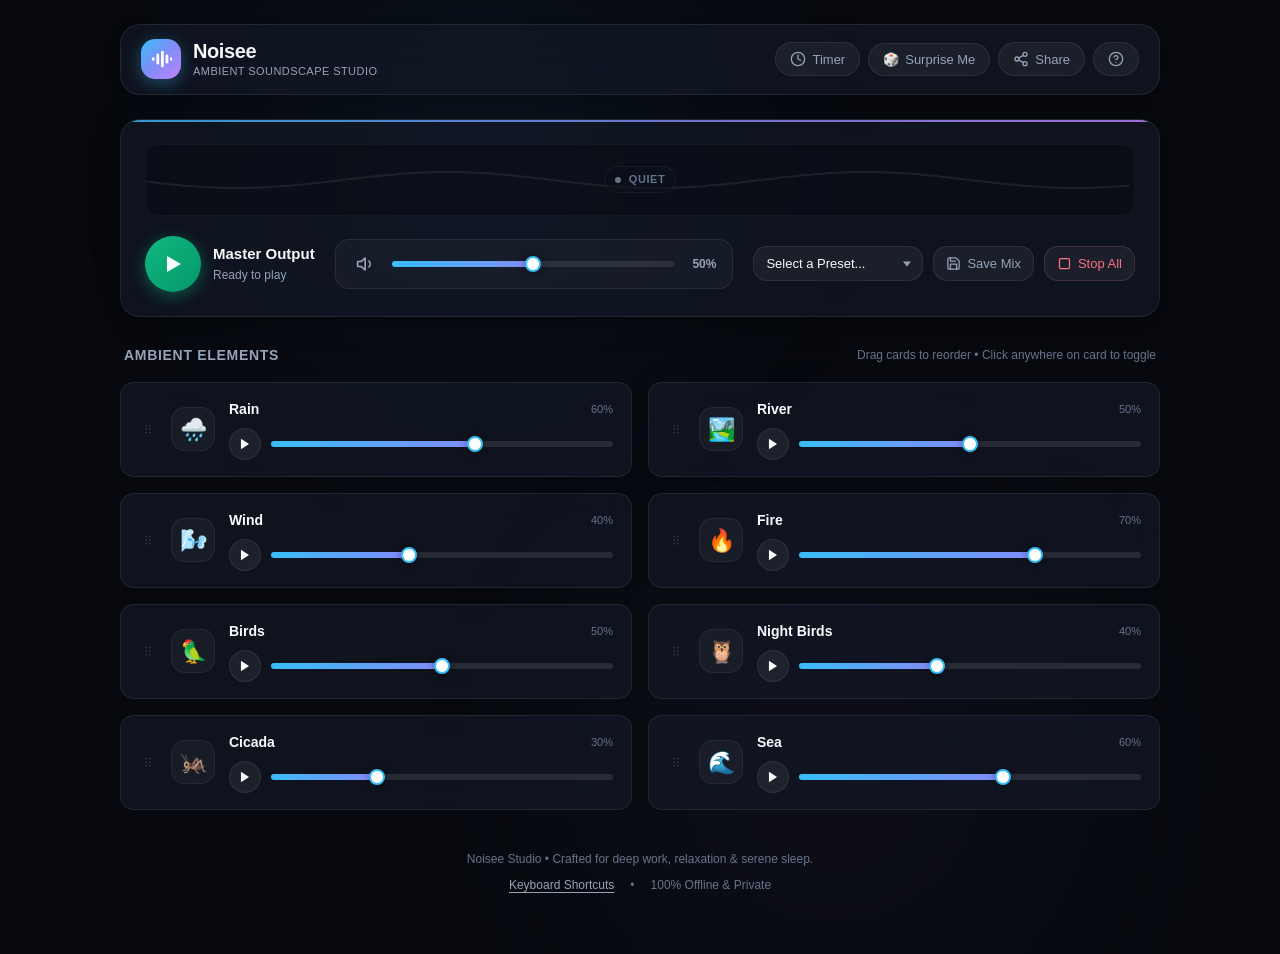
==== index.html @ 186c9dc5 "first draft" ====
<!DOCTYPE html>
<html lang="en">
<head>
  <meta charset="utf-8" />
  <meta name="viewport" content="width=device-width, initial-scale=1" />
  <title>Noisee — Ambient Soundscape Studio</title>
  <meta name="description" content="Mix soothing background soundscapes to focus, relax, and sleep. Standalone ambient sound generator with presets, timers, and offline support." />
  <meta name="theme-color" content="#07090e" />

  <link rel="icon" type="image/svg+xml" href="assets/favicon.svg" />
  <link rel="manifest" href="manifest.json" />
  <link rel="stylesheet" href="css/style.css" />
</head>
<body>
  <div class="app-wrapper">
    <!-- Top Application Bar -->
    <header class="app-header">
      <div class="brand">
        <div class="brand-icon">
          <svg viewBox="0 0 24 24">
            <rect x="2" y="10" width="3" height="4" rx="1.5"></rect>
            <rect x="7" y="6" width="3" height="12" rx="1.5"></rect>
            <rect x="12" y="3" width="3" height="18" rx="1.5"></rect>
            <rect x="17" y="7" width="3" height="10" rx="1.5"></rect>
            <rect x="22" y="10" width="3" height="4" rx="1.5"></rect>
          </svg>
        </div>
        <div class="brand-text">
          <h1>Noisee</h1>
          <p>Ambient Soundscape Studio</p>
        </div>
      </div>

      <nav class="header-actions">
        <!-- Live Timer Badge (hidden when no timer active) -->
        <button id="timerStatusBadge" class="header-btn active" style="display: none;" title="Timer in progress">
          <span>🌙</span>
          <span id="timerBadgeText">00:00</span>
        </button>

        <button id="btnOpenTimer" class="header-btn" title="Open Timer & Pomodoro">
          <svg viewBox="0 0 24 24" fill="none" stroke-width="2" stroke-linecap="round" stroke-linejoin="round">
            <circle cx="12" cy="12" r="10"></circle>
            <polyline points="12 6 12 12 16 14"></polyline>
          </svg>
          <span>Timer</span>
        </button>

        <button id="btnRandomize" class="header-btn" title="Surprise Me (R)">
          <span>🎲</span>
          <span>Surprise Me</span>
        </button>

        <button id="btnShareMix" class="header-btn" title="Copy Shareable Link">
          <svg viewBox="0 0 24 24" fill="none" stroke-width="2" stroke-linecap="round" stroke-linejoin="round">
            <circle cx="18" cy="5" r="3"></circle>
            <circle cx="6" cy="12" r="3"></circle>
            <circle cx="18" cy="19" r="3"></circle>
            <line x1="8.59" y1="13.51" x2="15.42" y2="17.49"></line>
            <line x1="15.41" y1="6.51" x2="8.59" y2="10.49"></line>
          </svg>
          <span>Share</span>
        </button>

        <button id="btnOpenShortcuts" class="header-btn" title="Keyboard Shortcuts (?)">
          <svg viewBox="0 0 24 24" fill="none" stroke-width="2" stroke-linecap="round" stroke-linejoin="round">
            <circle cx="12" cy="12" r="10"></circle>
            <path d="M9.09 9a3 3 0 0 1 5.83 1c0 2-3 3-3 3"></path>
            <line x1="12" y1="17" x2="12.01" y2="17"></line>
          </svg>
        </button>
      </nav>
    </header>

    <!-- Master Control Deck -->
    <section class="master-deck" aria-label="Master Controls">
      <!-- Real-time Visualizer -->
      <div class="visualizer-container">
        <canvas id="visualizerCanvas"></canvas>
        <div class="visualizer-overlay">
          <span class="visualizer-dot"></span>
          <span id="visualizerStatusText">Quiet</span>
        </div>
      </div>

      <div class="master-controls">
        <!-- Main Play/Pause & Meta -->
        <div class="main-play-group">
          <button id="btnMasterPlay" class="btn-master-play" aria-label="Play Master Mix" title="Play / Pause (Space)">
            <svg viewBox="0 0 24 24">
              <polygon points="6 4 20 12 6 20 6 4"></polygon>
            </svg>
          </button>
          <div class="master-meta">
            <div class="master-title">Master Output</div>
            <div id="masterStatus" class="master-status">Ready to play</div>
          </div>
        </div>

        <!-- Master Volume -->
        <div class="master-vol-group">
          <button id="btnMute" class="vol-icon-btn" aria-label="Mute toggle" title="Mute / Unmute (M)">
            <svg viewBox="0 0 24 24" fill="none" stroke-width="2" stroke-linecap="round" stroke-linejoin="round">
              <polygon points="11 5 6 9 2 9 2 15 6 15 11 19 11 5"></polygon>
              <path d="M15.54 8.46a5 5 0 0 1 0 7.07"></path>
            </svg>
          </button>
          <div class="master-slider-wrap">
            <input id="masterVolume" type="range" min="0" max="1" step="0.01" value="0.5" class="modern-slider" aria-label="Master Volume" />
            <span id="masterVolPct" class="vol-pct">50%</span>
          </div>
        </div>

        <!-- Presets & Quick Actions -->
        <div class="master-actions">
          <div class="preset-select-wrap">
            <select id="presetSelect" class="preset-select" aria-label="Choose soundscape preset">
              <option value="" disabled selected>Select a Preset...</option>
            </select>
          </div>

          <button id="btnSavePreset" class="btn-action" title="Save current mix as preset">
            <svg viewBox="0 0 24 24" fill="none" stroke-width="2" stroke-linecap="round" stroke-linejoin="round">
              <path d="M19 21H5a2 2 0 0 1-2-2V5a2 2 0 0 1 2-2h11l5 5v11a2 2 0 0 1-2 2z"></path>
              <polyline points="17 21 17 13 7 13 7 21"></polyline>
              <polyline points="7 3 7 8 15 8"></polyline>
            </svg>
            <span>Save Mix</span>
          </button>

          <button id="btnStopAll" class="btn-action btn-stop-all" title="Stop All Sounds (S)">
            <svg viewBox="0 0 24 24" fill="none" stroke-width="2" stroke-linecap="round" stroke-linejoin="round">
              <rect x="4" y="4" width="16" height="16" rx="2"></rect>
            </svg>
            <span>Stop All</span>
          </button>
        </div>
      </div>
    </section>

    <!-- Soundscape Elements Grid -->
    <main>
      <div class="section-head">
        <h2 class="section-title">
          <span>Ambient Elements</span>
        </h2>
        <span class="section-hint">Drag cards to reorder • Click anywhere on card to toggle</span>
      </div>

      <div id="soundsGrid" class="sounds-grid">
        <!-- Rain -->
        <article class="sound-card" draggable="true" data-id="rain">
          <div class="drag-handle" title="Drag to reorder"></div>
          <div class="sound-icon-box">🌧️</div>
          <div class="sound-controls">
            <div class="sound-info">
              <div class="sound-name">
                <span>Rain</span>
                <div class="mini-equalizer">
                  <div class="eq-bar"></div>
                  <div class="eq-bar"></div>
                  <div class="eq-bar"></div>
                </div>
              </div>
              <span class="track-vol-text">60%</span>
            </div>
            <div class="sound-ctrl-row">
              <button class="btn-track-play" aria-label="Play Rain">
                <svg viewBox="0 0 24 24"><polygon points="5 3 19 12 5 21 5 3"></polygon></svg>
              </button>
              <div class="slider-container">
                <input type="range" min="0" max="1" step="0.01" value="0.6" class="modern-slider sound-vol-slider" aria-label="Rain volume" />
              </div>
            </div>
          </div>
        </article>

        <!-- River -->
        <article class="sound-card" draggable="true" data-id="river">
          <div class="drag-handle" title="Drag to reorder"></div>
          <div class="sound-icon-box">🏞️</div>
          <div class="sound-controls">
            <div class="sound-info">
              <div class="sound-name">
                <span>River</span>
                <div class="mini-equalizer">
                  <div class="eq-bar"></div>
                  <div class="eq-bar"></div>
                  <div class="eq-bar"></div>
                </div>
              </div>
              <span class="track-vol-text">50%</span>
            </div>
            <div class="sound-ctrl-row">
              <button class="btn-track-play" aria-label="Play River">
                <svg viewBox="0 0 24 24"><polygon points="5 3 19 12 5 21 5 3"></polygon></svg>
              </button>
              <div class="slider-container">
                <input type="range" min="0" max="1" step="0.01" value="0.5" class="modern-slider sound-vol-slider" aria-label="River volume" />
              </div>
            </div>
          </div>
        </article>

        <!-- Wind -->
        <article class="sound-card" draggable="true" data-id="wind">
          <div class="drag-handle" title="Drag to reorder"></div>
          <div class="sound-icon-box">🌬️</div>
          <div class="sound-controls">
            <div class="sound-info">
              <div class="sound-name">
                <span>Wind</span>
                <div class="mini-equalizer">
                  <div class="eq-bar"></div>
                  <div class="eq-bar"></div>
                  <div class="eq-bar"></div>
                </div>
              </div>
              <span class="track-vol-text">40%</span>
            </div>
            <div class="sound-ctrl-row">
              <button class="btn-track-play" aria-label="Play Wind">
                <svg viewBox="0 0 24 24"><polygon points="5 3 19 12 5 21 5 3"></polygon></svg>
              </button>
              <div class="slider-container">
                <input type="range" min="0" max="1" step="0.01" value="0.4" class="modern-slider sound-vol-slider" aria-label="Wind volume" />
              </div>
            </div>
          </div>
        </article>

        <!-- Fire -->
        <article class="sound-card" draggable="true" data-id="fire">
          <div class="drag-handle" title="Drag to reorder"></div>
          <div class="sound-icon-box">🔥</div>
          <div class="sound-controls">
            <div class="sound-info">
              <div class="sound-name">
                <span>Fire</span>
                <div class="mini-equalizer">
                  <div class="eq-bar"></div>
                  <div class="eq-bar"></div>
                  <div class="eq-bar"></div>
                </div>
              </div>
              <span class="track-vol-text">70%</span>
            </div>
            <div class="sound-ctrl-row">
              <button class="btn-track-play" aria-label="Play Fire">
                <svg viewBox="0 0 24 24"><polygon points="5 3 19 12 5 21 5 3"></polygon></svg>
              </button>
              <div class="slider-container">
                <input type="range" min="0" max="1" step="0.01" value="0.7" class="modern-slider sound-vol-slider" aria-label="Fire volume" />
              </div>
            </div>
          </div>
        </article>

        <!-- Birds -->
        <article class="sound-card" draggable="true" data-id="birds">
          <div class="drag-handle" title="Drag to reorder"></div>
          <div class="sound-icon-box">🦜</div>
          <div class="sound-controls">
            <div class="sound-info">
              <div class="sound-name">
                <span>Birds</span>
                <div class="mini-equalizer">
                  <div class="eq-bar"></div>
                  <div class="eq-bar"></div>
                  <div class="eq-bar"></div>
                </div>
              </div>
              <span class="track-vol-text">50%</span>
            </div>
            <div class="sound-ctrl-row">
              <button class="btn-track-play" aria-label="Play Birds">
                <svg viewBox="0 0 24 24"><polygon points="5 3 19 12 5 21 5 3"></polygon></svg>
              </button>
              <div class="slider-container">
                <input type="range" min="0" max="1" step="0.01" value="0.5" class="modern-slider sound-vol-slider" aria-label="Birds volume" />
              </div>
            </div>
          </div>
        </article>

        <!-- Night Birds -->
        <article class="sound-card" draggable="true" data-id="night-birds">
          <div class="drag-handle" title="Drag to reorder"></div>
          <div class="sound-icon-box">🦉</div>
          <div class="sound-controls">
            <div class="sound-info">
              <div class="sound-name">
                <span>Night Birds</span>
                <div class="mini-equalizer">
                  <div class="eq-bar"></div>
                  <div class="eq-bar"></div>
                  <div class="eq-bar"></div>
                </div>
              </div>
              <span class="track-vol-text">40%</span>
            </div>
            <div class="sound-ctrl-row">
              <button class="btn-track-play" aria-label="Play Night Birds">
                <svg viewBox="0 0 24 24"><polygon points="5 3 19 12 5 21 5 3"></polygon></svg>
              </button>
              <div class="slider-container">
                <input type="range" min="0" max="1" step="0.01" value="0.4" class="modern-slider sound-vol-slider" aria-label="Night Birds volume" />
              </div>
            </div>
          </div>
        </article>

        <!-- Cicada -->
        <article class="sound-card" draggable="true" data-id="cicada">
          <div class="drag-handle" title="Drag to reorder"></div>
          <div class="sound-icon-box">🦗</div>
          <div class="sound-controls">
            <div class="sound-info">
              <div class="sound-name">
                <span>Cicada</span>
                <div class="mini-equalizer">
                  <div class="eq-bar"></div>
                  <div class="eq-bar"></div>
                  <div class="eq-bar"></div>
                </div>
              </div>
              <span class="track-vol-text">30%</span>
            </div>
            <div class="sound-ctrl-row">
              <button class="btn-track-play" aria-label="Play Cicada">
                <svg viewBox="0 0 24 24"><polygon points="5 3 19 12 5 21 5 3"></polygon></svg>
              </button>
              <div class="slider-container">
                <input type="range" min="0" max="1" step="0.01" value="0.3" class="modern-slider sound-vol-slider" aria-label="Cicada volume" />
              </div>
            </div>
          </div>
        </article>

        <!-- Sea -->
        <article class="sound-card" draggable="true" data-id="sea">
          <div class="drag-handle" title="Drag to reorder"></div>
          <div class="sound-icon-box">🌊</div>
          <div class="sound-controls">
            <div class="sound-info">
              <div class="sound-name">
                <span>Sea</span>
                <div class="mini-equalizer">
                  <div class="eq-bar"></div>
                  <div class="eq-bar"></div>
                  <div class="eq-bar"></div>
                </div>
              </div>
              <span class="track-vol-text">60%</span>
            </div>
            <div class="sound-ctrl-row">
              <button class="btn-track-play" aria-label="Play Sea">
                <svg viewBox="0 0 24 24"><polygon points="5 3 19 12 5 21 5 3"></polygon></svg>
              </button>
              <div class="slider-container">
                <input type="range" min="0" max="1" step="0.01" value="0.6" class="modern-slider sound-vol-slider" aria-label="Sea volume" />
              </div>
            </div>
          </div>
        </article>
      </div>
    </main>

    <!-- Footer -->
    <footer class="app-footer">
      <p>Noisee Studio • Crafted for deep work, relaxation & serene sleep.</p>
      <div class="footer-links">
        <button id="footerShortcutsLink">Keyboard Shortcuts</button>
        <span>•</span>
        <span>100% Offline & Private</span>
      </div>
    </footer>
  </div>

  <!-- Timer & Pomodoro Modal -->
  <div id="timerModal" class="modal-backdrop" role="dialog" aria-modal="true" aria-labelledby="timerModalTitle">
    <div class="modal-content">
      <div class="modal-header">
        <h2 id="timerModalTitle" class="modal-title">
          <span>⏱️</span>
          <span>Timers & Productivity</span>
        </h2>
        <button class="modal-close" aria-label="Close modal">
          <svg viewBox="0 0 24 24" fill="none" stroke="currentColor" stroke-width="2"><line x1="18" y1="6" x2="6" y2="18"></line><line x1="6" y1="6" x2="18" y2="18"></line></svg>
        </button>
      </div>

      <div class="modal-body">
        <div class="modal-tabs">
          <button class="modal-tab-btn active" data-tab="tabSleep">🌙 Sleep Timer</button>
          <button class="modal-tab-btn" data-tab="tabPomodoro">🎯 Pomodoro Focus</button>
        </div>

        <!-- Sleep Timer Pane -->
        <div id="tabSleep" class="tab-pane active">
          <!-- Active countdown if running -->
          <div id="sleepCountdownDisplay" class="active-timer-card" style="display: none;">
            <div id="sleepTimeRemaining" class="timer-digits">00:00</div>
            <div class="timer-label">Time remaining until gentle stop</div>
          </div>

          <p style="font-size: 13px; color: var(--text-secondary); margin-bottom: 14px;">Select how long before sounds automatically stop:</p>
          <div class="timer-pill-group">
            <button class="timer-pill-btn" data-min="15">15 min</button>
            <button class="timer-pill-btn active" data-min="30">30 min</button>
            <button class="timer-pill-btn" data-min="45">45 min</button>
            <button class="timer-pill-btn" data-min="60">60 min</button>
          </div>

          <div class="timer-custom-wrap">
            <input id="customSleepMinutes" type="number" min="1" max="720" placeholder="Custom minutes (e.g. 90)" class="timer-input" />
          </div>

          <label class="toggle-label">
            <input id="chkSleepFadeOut" type="checkbox" checked />
            <span>Smooth 30-second volume fade-out before stopping</span>
          </label>

          <div style="display: flex; gap: 10px;">
            <button id="btnStartSleepTimer" class="btn-primary" style="flex: 1;">Start Sleep Timer</button>
            <button id="btnCancelSleepTimer" class="btn-secondary">Cancel Active Timer</button>
          </div>
        </div>

        <!-- Pomodoro Pane -->
        <div id="tabPomodoro" class="tab-pane">
          <div class="active-timer-card">
            <div id="pomodoroTimeDigits" class="timer-digits">25:00</div>
            <div id="pomodoroModeLabel" class="timer-label">Focus Session</div>
          </div>

          <p style="font-size: 13px; color: var(--text-secondary); margin-bottom: 16px; text-align: center;">
            25 minutes of deep focus followed by a 5-minute rejuvenating break.
          </p>

          <div style="display: flex; gap: 10px; justify-content: center;">
            <button id="btnStartPomodoro" class="btn-primary">Start Focus</button>
            <button id="btnResetPomodoro" class="btn-secondary">Reset</button>
          </div>
        </div>
      </div>
    </div>
  </div>

  <!-- Keyboard Shortcuts Modal -->
  <div id="shortcutsModal" class="modal-backdrop" role="dialog" aria-modal="true" aria-labelledby="shortcutsModalTitle">
    <div class="modal-content">
      <div class="modal-header">
        <h2 id="shortcutsModalTitle" class="modal-title">
          <span>⌨️</span>
          <span>Keyboard Shortcuts</span>
        </h2>
        <button class="modal-close" aria-label="Close modal">
          <svg viewBox="0 0 24 24" fill="none" stroke="currentColor" stroke-width="2"><line x1="18" y1="6" x2="6" y2="18"></line><line x1="6" y1="6" x2="18" y2="18"></line></svg>
        </button>
      </div>

      <div class="modal-body">
        <div class="shortcut-list">
          <div class="shortcut-item">
            <span class="shortcut-desc">Master Play / Pause active mix</span>
            <kbd class="kbd-badge">Space</kbd>
          </div>
          <div class="shortcut-item">
            <span class="shortcut-desc">Master Mute / Unmute</span>
            <kbd class="kbd-badge">M</kbd>
          </div>
          <div class="shortcut-item">
            <span class="shortcut-desc">Surprise / Randomize mix</span>
            <kbd class="kbd-badge">R</kbd>
          </div>
          <div class="shortcut-item">
            <span class="shortcut-desc">Stop all playing sounds</span>
            <kbd class="kbd-badge">S</kbd>
          </div>
          <div class="shortcut-item">
            <span class="shortcut-desc">Open Timers (Sleep & Pomodoro)</span>
            <kbd class="kbd-badge">T</kbd>
          </div>
          <div class="shortcut-item">
            <span class="shortcut-desc">Toggle individual sounds (1 to 8)</span>
            <kbd class="kbd-badge">1 - 8</kbd>
          </div>
          <div class="shortcut-item">
            <span class="shortcut-desc">Show this shortcuts guide</span>
            <kbd class="kbd-badge">?</kbd>
          </div>
        </div>
      </div>
    </div>
  </div>

  <!-- Floating Toast Notifications -->
  <div id="toastContainer" class="toast-container" aria-live="polite"></div>

  <!-- Main JavaScript Controller -->
  <script src="js/app.js"></script>
</body>
</html>
---- css/style.css ----
/* ==========================================================================
   Noisee - Ambient Sound Studio Design System
   ========================================================================== */

:root {
  --bg-primary: #07090e;
  --bg-secondary: #0d121c;
  --surface: rgba(18, 24, 38, 0.72);
  --surface-hover: rgba(28, 37, 56, 0.85);
  --surface-active: rgba(34, 46, 72, 0.95);
  --surface-border: rgba(255, 255, 255, 0.08);
  --surface-border-hover: rgba(255, 255, 255, 0.18);
  
  --text-primary: #f8fafc;
  --text-secondary: #94a3b8;
  --text-muted: #64748b;
  
  --accent-cyan: #38bdf8;
  --accent-indigo: #818cf8;
  --accent-purple: #c084fc;
  --accent-emerald: #34d399;
  --accent-amber: #fbbf24;
  --accent-rose: #fb7185;
  
  --grad-primary: linear-gradient(135deg, #38bdf8 0%, #818cf8 50%, #c084fc 100%);
  --grad-play: linear-gradient(135deg, #10b981 0%, #059669 100%);
  --grad-stop: linear-gradient(135deg, #ef4444 0%, #dc2626 100%);
  
  --shadow-sm: 0 2px 8px rgba(0, 0, 0, 0.25);
  --shadow-md: 0 8px 24px rgba(0, 0, 0, 0.35);
  --shadow-lg: 0 16px 40px rgba(0, 0, 0, 0.5);
  --glow-primary: 0 0 24px rgba(56, 189, 248, 0.35);
  
  --radius-sm: 8px;
  --radius-md: 14px;
  --radius-lg: 20px;
  --radius-full: 9999px;
  
  --transition-fast: 0.15s cubic-bezier(0.4, 0, 0.2, 1);
  --transition-normal: 0.25s cubic-bezier(0.4, 0, 0.2, 1);
  --transition-bounce: 0.35s cubic-bezier(0.34, 1.56, 0.64, 1);
}

* {
  box-sizing: border-box;
  margin: 0;
  padding: 0;
  -webkit-font-smoothing: antialiased;
}

body {
  font-family: 'Inter', -apple-system, BlinkMacSystemFont, 'Segoe UI', Roboto, Helvetica, Arial, sans-serif;
  background-color: var(--bg-primary);
  color: var(--text-primary);
  min-height: 100vh;
  line-height: 1.5;
  overflow-x: hidden;
  position: relative;
  selection-background-color: var(--accent-cyan);
}

/* Background atmospheric lighting */
body::before,
body::after {
  content: '';
  position: fixed;
  border-radius: 50%;
  filter: blur(120px);
  pointer-events: none;
  z-index: 0;
  opacity: 0.45;
}

body::before {
  top: -10vw;
  left: 15vw;
  width: 45vw;
  height: 45vw;
  background: radial-gradient(circle, rgba(56, 189, 248, 0.2) 0%, rgba(99, 102, 241, 0.05) 70%, transparent 100%);
}

body::after {
  bottom: -15vw;
  right: 10vw;
  width: 50vw;
  height: 50vw;
  background: radial-gradient(circle, rgba(192, 132, 252, 0.15) 0%, rgba(14, 165, 233, 0.04) 70%, transparent 100%);
}

.app-wrapper {
  position: relative;
  z-index: 1;
  max-width: 1080px;
  margin: 0 auto;
  padding: 24px 20px 60px;
}

/* ==========================================================================
   Header & Navigation
   ========================================================================== */

.app-header {
  display: flex;
  align-items: center;
  justify-content: space-between;
  margin-bottom: 24px;
  padding: 14px 20px;
  background: var(--surface);
  border: 1px solid var(--surface-border);
  backdrop-filter: blur(20px);
  -webkit-backdrop-filter: blur(20px);
  border-radius: var(--radius-lg);
  box-shadow: var(--shadow-sm);
}

.brand {
  display: flex;
  align-items: center;
  gap: 12px;
}

.brand-icon {
  width: 40px;
  height: 40px;
  display: flex;
  align-items: center;
  justify-content: center;
  border-radius: var(--radius-md);
  background: var(--grad-primary);
  box-shadow: 0 4px 16px rgba(56, 189, 248, 0.35);
}

.brand-icon svg {
  width: 22px;
  height: 22px;
  fill: #fff;
}

.brand-text h1 {
  font-size: 20px;
  font-weight: 700;
  letter-spacing: -0.02em;
  background: linear-gradient(135deg, #ffffff 0%, #cbd5e1 100%);
  -webkit-background-clip: text;
  -webkit-text-fill-color: transparent;
  line-height: 1.2;
}

.brand-text p {
  font-size: 11px;
  font-weight: 500;
  color: var(--text-secondary);
  letter-spacing: 0.04em;
  text-transform: uppercase;
}

.header-actions {
  display: flex;
  align-items: center;
  gap: 8px;
}

.header-btn {
  display: inline-flex;
  align-items: center;
  gap: 6px;
  background: rgba(255, 255, 255, 0.05);
  border: 1px solid var(--surface-border);
  color: var(--text-secondary);
  font-size: 13px;
  font-weight: 500;
  padding: 8px 14px;
  border-radius: var(--radius-full);
  cursor: pointer;
  transition: all var(--transition-fast);
  text-decoration: none;
}

.header-btn:hover {
  background: rgba(255, 255, 255, 0.1);
  color: var(--text-primary);
  border-color: var(--surface-border-hover);
  transform: translateY(-1px);
}

.header-btn.active {
  background: rgba(56, 189, 248, 0.15);
  border-color: rgba(56, 189, 248, 0.4);
  color: var(--accent-cyan);
}

.header-btn svg {
  width: 16px;
  height: 16px;
  stroke: currentColor;
}

/* ==========================================================================
   Master Deck & Visualizer
   ========================================================================== */

.master-deck {
  background: var(--surface);
  border: 1px solid var(--surface-border);
  backdrop-filter: blur(20px);
  -webkit-backdrop-filter: blur(20px);
  border-radius: var(--radius-lg);
  padding: 24px;
  margin-bottom: 28px;
  box-shadow: var(--shadow-md);
  position: relative;
  overflow: hidden;
}

.master-deck::before {
  content: '';
  position: absolute;
  top: 0;
  left: 0;
  right: 0;
  height: 2px;
  background: var(--grad-primary);
  opacity: 0.8;
}

/* Canvas Visualizer Banner */
.visualizer-container {
  width: 100%;
  height: 72px;
  border-radius: var(--radius-md);
  background: rgba(0, 0, 0, 0.25);
  border: 1px solid rgba(255, 255, 255, 0.04);
  margin-bottom: 20px;
  overflow: hidden;
  position: relative;
  display: flex;
  align-items: center;
  justify-content: center;
}

#visualizerCanvas {
  width: 100%;
  height: 100%;
  display: block;
}

.visualizer-overlay {
  position: absolute;
  display: flex;
  align-items: center;
  gap: 8px;
  font-size: 11px;
  font-weight: 600;
  letter-spacing: 0.05em;
  text-transform: uppercase;
  color: var(--text-muted);
  pointer-events: none;
  background: rgba(13, 18, 28, 0.6);
  padding: 4px 10px;
  border-radius: var(--radius-full);
  border: 1px solid rgba(255, 255, 255, 0.05);
}

.visualizer-dot {
  width: 6px;
  height: 6px;
  border-radius: 50%;
  background: var(--text-muted);
  transition: background var(--transition-normal);
}

.visualizer-container.playing .visualizer-dot {
  background: var(--accent-emerald);
  box-shadow: 0 0 8px var(--accent-emerald);
}

/* Master Controls Layout */
.master-controls {
  display: grid;
  grid-template-columns: auto 1fr auto;
  align-items: center;
  gap: 20px;
}

@media (max-width: 768px) {
  .master-controls {
    grid-template-columns: 1fr;
    gap: 16px;
  }
}

.main-play-group {
  display: flex;
  align-items: center;
  gap: 12px;
}

.btn-master-play {
  width: 56px;
  height: 56px;
  border-radius: var(--radius-full);
  background: var(--grad-play);
  border: none;
  color: #fff;
  cursor: pointer;
  display: flex;
  align-items: center;
  justify-content: center;
  box-shadow: 0 4px 16px rgba(16, 185, 129, 0.4);
  transition: all var(--transition-bounce);
  flex-shrink: 0;
}

.btn-master-play:hover {
  transform: scale(1.06);
  box-shadow: 0 6px 22px rgba(16, 185, 129, 0.55);
}

.btn-master-play:active {
  transform: scale(0.96);
}

.btn-master-play.playing {
  background: var(--grad-primary);
  box-shadow: 0 4px 20px rgba(56, 189, 248, 0.45);
}

.btn-master-play svg {
  width: 24px;
  height: 24px;
  fill: currentColor;
}

.master-meta {
  display: flex;
  flex-direction: column;
}

.master-title {
  font-size: 15px;
  font-weight: 600;
  color: var(--text-primary);
}

.master-status {
  font-size: 12px;
  color: var(--text-secondary);
}

/* Master Volume Slider */
.master-vol-group {
  display: flex;
  align-items: center;
  gap: 12px;
  background: rgba(255, 255, 255, 0.03);
  border: 1px solid var(--surface-border);
  padding: 10px 16px;
  border-radius: var(--radius-md);
}

.vol-icon-btn {
  background: none;
  border: none;
  color: var(--text-secondary);
  cursor: pointer;
  display: flex;
  align-items: center;
  justify-content: center;
  padding: 4px;
  border-radius: var(--radius-sm);
  transition: color var(--transition-fast);
}

.vol-icon-btn:hover {
  color: var(--text-primary);
}

.vol-icon-btn svg {
  width: 20px;
  height: 20px;
  stroke: currentColor;
}

.master-slider-wrap {
  flex: 1;
  display: flex;
  align-items: center;
  gap: 10px;
}

.vol-pct {
  font-size: 12px;
  font-variant-numeric: tabular-nums;
  font-weight: 600;
  color: var(--text-secondary);
  min-width: 32px;
  text-align: right;
}

/* Master Actions & Presets */
.master-actions {
  display: flex;
  align-items: center;
  gap: 10px;
  flex-wrap: wrap;
}

.preset-select-wrap {
  position: relative;
  min-width: 170px;
}

.preset-select {
  width: 100%;
  appearance: none;
  background: rgba(255, 255, 255, 0.05);
  border: 1px solid var(--surface-border);
  color: var(--text-primary);
  font-size: 13px;
  font-weight: 500;
  padding: 9px 32px 9px 12px;
  border-radius: var(--radius-md);
  cursor: pointer;
  outline: none;
  transition: all var(--transition-fast);
}

.preset-select:hover,
.preset-select:focus {
  border-color: rgba(56, 189, 248, 0.4);
  background: rgba(255, 255, 255, 0.08);
}

.preset-select option {
  background: #0f172a;
  color: #fff;
  padding: 8px;
}

.preset-select-wrap::after {
  content: '';
  position: absolute;
  right: 12px;
  top: 50%;
  transform: translateY(-50%);
  width: 0;
  height: 0;
  border-left: 4px solid transparent;
  border-right: 4px solid transparent;
  border-top: 5px solid var(--text-secondary);
  pointer-events: none;
}

.btn-action {
  display: inline-flex;
  align-items: center;
  gap: 6px;
  background: rgba(255, 255, 255, 0.05);
  border: 1px solid var(--surface-border);
  color: var(--text-secondary);
  font-size: 13px;
  font-weight: 500;
  padding: 9px 12px;
  border-radius: var(--radius-md);
  cursor: pointer;
  transition: all var(--transition-fast);
}

.btn-action:hover {
  background: rgba(255, 255, 255, 0.1);
  color: var(--text-primary);
  border-color: var(--surface-border-hover);
}

.btn-action svg {
  width: 15px;
  height: 15px;
  stroke: currentColor;
}

.btn-stop-all {
  color: var(--accent-rose);
  border-color: rgba(251, 113, 133, 0.2);
}

.btn-stop-all:hover {
  background: rgba(251, 113, 133, 0.15);
  color: #fff;
  border-color: var(--accent-rose);
}

/* ==========================================================================
   Soundscape Grid
   ========================================================================== */

.section-head {
  display: flex;
  align-items: center;
  justify-content: space-between;
  margin-bottom: 16px;
  padding: 0 4px;
}

.section-title {
  font-size: 14px;
  font-weight: 600;
  letter-spacing: 0.05em;
  text-transform: uppercase;
  color: var(--text-secondary);
  display: flex;
  align-items: center;
  gap: 8px;
}

.section-hint {
  font-size: 12px;
  color: var(--text-muted);
}

.sounds-grid {
  display: grid;
  grid-template-columns: repeat(2, 1fr);
  gap: 16px;
}

@media (max-width: 680px) {
  .sounds-grid {
    grid-template-columns: 1fr;
  }
}

/* Sound Card Item */
.sound-card {
  background: var(--surface);
  border: 1px solid var(--surface-border);
  backdrop-filter: blur(16px);
  -webkit-backdrop-filter: blur(16px);
  border-radius: var(--radius-md);
  padding: 16px 18px;
  display: flex;
  align-items: center;
  gap: 14px;
  transition: all var(--transition-normal);
  position: relative;
  cursor: grab;
  user-select: none;
}

.sound-card:hover {
  background: var(--surface-hover);
  border-color: var(--surface-border-hover);
  transform: translateY(-2px);
  box-shadow: var(--shadow-sm);
}

.sound-card.dragging {
  opacity: 0.4;
  cursor: grabbing;
  transform: scale(0.98);
}

.sound-card.drag-over {
  border-color: var(--accent-cyan);
  background: rgba(56, 189, 248, 0.1);
}

/* Sound-specific color accents when active */
.sound-card.active {
  background: rgba(22, 32, 50, 0.9);
  border-color: rgba(56, 189, 248, 0.45);
  box-shadow: 0 8px 24px rgba(56, 189, 248, 0.15);
}

.sound-card[data-id="rain"].active {
  border-color: rgba(56, 189, 248, 0.5);
  box-shadow: 0 8px 24px rgba(56, 189, 248, 0.15);
}
.sound-card[data-id="river"].active {
  border-color: rgba(45, 212, 191, 0.5);
  box-shadow: 0 8px 24px rgba(45, 212, 191, 0.15);
}
.sound-card[data-id="wind"].active {
  border-color: rgba(148, 163, 184, 0.5);
  box-shadow: 0 8px 24px rgba(148, 163, 184, 0.15);
}
.sound-card[data-id="fire"].active {
  border-color: rgba(249, 115, 22, 0.5);
  box-shadow: 0 8px 24px rgba(249, 115, 22, 0.18);
}
.sound-card[data-id="birds"].active {
  border-color: rgba(74, 222, 128, 0.5);
  box-shadow: 0 8px 24px rgba(74, 222, 128, 0.15);
}
.sound-card[data-id="night-birds"].active {
  border-color: rgba(167, 139, 250, 0.5);
  box-shadow: 0 8px 24px rgba(167, 139, 250, 0.18);
}
.sound-card[data-id="cicada"].active {
  border-color: rgba(234, 179, 8, 0.5);
  box-shadow: 0 8px 24px rgba(234, 179, 8, 0.15);
}
.sound-card[data-id="sea"].active {
  border-color: rgba(14, 165, 233, 0.5);
  box-shadow: 0 8px 24px rgba(14, 165, 233, 0.18);
}

.drag-handle {
  color: var(--text-muted);
  cursor: grab;
  padding: 4px 2px;
  display: flex;
  align-items: center;
  opacity: 0.4;
  transition: opacity var(--transition-fast);
}

.sound-card:hover .drag-handle {
  opacity: 0.9;
}

.drag-handle svg {
  width: 14px;
  height: 14px;
  fill: currentColor;
}

.sound-icon-box {
  position: relative;
  width: 44px;
  height: 44px;
  border-radius: var(--radius-md);
  background: rgba(255, 255, 255, 0.04);
  border: 1px solid rgba(255, 255, 255, 0.06);
  display: flex;
  align-items: center;
  justify-content: center;
  font-size: 22px;
  flex-shrink: 0;
  transition: all var(--transition-normal);
}

.sound-card.active .sound-icon-box {
  background: rgba(255, 255, 255, 0.08);
  transform: scale(1.05);
}

/* Sound Info & Equalizer */
.sound-info {
  display: flex;
  align-items: center;
  justify-content: space-between;
  margin-bottom: 8px;
}

.sound-name {
  font-size: 14px;
  font-weight: 600;
  color: var(--text-primary);
  display: flex;
  align-items: center;
  gap: 8px;
}

/* Mini Equalizer animation */
.mini-equalizer {
  display: inline-flex;
  align-items: flex-end;
  gap: 2px;
  height: 12px;
  opacity: 0;
  transition: opacity var(--transition-normal);
}

.sound-card.active .mini-equalizer {
  opacity: 1;
}

.eq-bar {
  width: 2.5px;
  height: 100%;
  background: var(--accent-cyan);
  border-radius: 1px;
  animation: eqBounce 0.8s ease-in-out infinite alternate;
}

.eq-bar:nth-child(2) {
  animation-delay: 0.25s;
  animation-duration: 0.65s;
}

.eq-bar:nth-child(3) {
  animation-delay: 0.4s;
  animation-duration: 0.75s;
}

@keyframes eqBounce {
  0% { height: 2px; }
  100% { height: 12px; }
}

.sound-controls {
  flex: 1;
  display: flex;
  flex-direction: column;
}

.sound-ctrl-row {
  display: flex;
  align-items: center;
  gap: 10px;
}

.btn-track-play {
  width: 32px;
  height: 32px;
  border-radius: var(--radius-full);
  background: rgba(255, 255, 255, 0.06);
  border: 1px solid var(--surface-border);
  color: var(--text-primary);
  display: flex;
  align-items: center;
  justify-content: center;
  cursor: pointer;
  transition: all var(--transition-fast);
  flex-shrink: 0;
}

.btn-track-play:hover {
  background: rgba(255, 255, 255, 0.15);
  transform: scale(1.08);
}

.sound-card.active .btn-track-play {
  background: var(--accent-cyan);
  color: #0b1120;
  border-color: transparent;
  box-shadow: 0 0 12px rgba(56, 189, 248, 0.4);
}

.btn-track-play svg {
  width: 14px;
  height: 14px;
  fill: currentColor;
}

/* Spinner during buffer fetch */
.btn-track-play.loading svg {
  display: none;
}

.btn-track-play.loading::after {
  content: '';
  width: 14px;
  height: 14px;
  border: 2px solid rgba(255, 255, 255, 0.3);
  border-top-color: #fff;
  border-radius: 50%;
  animation: spin 0.6s linear infinite;
}

@keyframes spin {
  to { transform: rotate(360deg); }
}

/* ==========================================================================
   Range Sliders (Modern Gradient Filled)
   ========================================================================== */

.slider-container {
  flex: 1;
  display: flex;
  align-items: center;
  gap: 8px;
}

input[type="range"].modern-slider {
  -webkit-appearance: none;
  appearance: none;
  width: 100%;
  height: 6px;
  border-radius: var(--radius-full);
  background: rgba(255, 255, 255, 0.1);
  outline: none;
  cursor: pointer;
  position: relative;
  transition: background var(--transition-fast);
}

input[type="range"].modern-slider::-webkit-slider-thumb {
  -webkit-appearance: none;
  appearance: none;
  width: 16px;
  height: 16px;
  border-radius: 50%;
  background: #ffffff;
  border: 2px solid var(--accent-cyan);
  box-shadow: 0 0 8px rgba(0, 0, 0, 0.4);
  cursor: pointer;
  transition: transform var(--transition-fast), box-shadow var(--transition-fast);
}

input[type="range"].modern-slider:hover::-webkit-slider-thumb {
  transform: scale(1.25);
  box-shadow: 0 0 12px rgba(56, 189, 248, 0.6);
}

input[type="range"].modern-slider::-moz-range-thumb {
  width: 16px;
  height: 16px;
  border-radius: 50%;
  background: #ffffff;
  border: 2px solid var(--accent-cyan);
  box-shadow: 0 0 8px rgba(0, 0, 0, 0.4);
  cursor: pointer;
  transition: transform var(--transition-fast);
}

input[type="range"].modern-slider:hover::-moz-range-thumb {
  transform: scale(1.25);
}

.track-vol-text {
  font-size: 11px;
  font-variant-numeric: tabular-nums;
  font-weight: 500;
  color: var(--text-muted);
  min-width: 28px;
  text-align: right;
}

/* ==========================================================================
   Modals & Drawers (Timer, Shortcuts, Custom Presets)
   ========================================================================== */

.modal-backdrop {
  position: fixed;
  inset: 0;
  background: rgba(5, 8, 14, 0.75);
  backdrop-filter: blur(12px);
  -webkit-backdrop-filter: blur(12px);
  display: flex;
  align-items: center;
  justify-content: center;
  padding: 20px;
  z-index: 100;
  opacity: 0;
  pointer-events: none;
  transition: opacity var(--transition-normal);
}

.modal-backdrop.open {
  opacity: 1;
  pointer-events: auto;
}

.modal-content {
  background: #0f1623;
  border: 1px solid var(--surface-border-hover);
  border-radius: var(--radius-lg);
  width: 100%;
  max-width: 480px;
  box-shadow: var(--shadow-lg);
  transform: translateY(16px) scale(0.97);
  transition: transform var(--transition-bounce);
  overflow: hidden;
}

.modal-backdrop.open .modal-content {
  transform: translateY(0) scale(1);
}

.modal-header {
  display: flex;
  align-items: center;
  justify-content: space-between;
  padding: 18px 22px;
  border-bottom: 1px solid var(--surface-border);
}

.modal-title {
  font-size: 17px;
  font-weight: 700;
  color: var(--text-primary);
  display: flex;
  align-items: center;
  gap: 10px;
}

.modal-close {
  background: none;
  border: none;
  color: var(--text-muted);
  cursor: pointer;
  padding: 4px;
  border-radius: var(--radius-sm);
  display: flex;
  align-items: center;
  justify-content: center;
  transition: color var(--transition-fast);
}

.modal-close:hover {
  color: var(--text-primary);
}

.modal-close svg {
  width: 20px;
  height: 20px;
}

.modal-body {
  padding: 22px;
}

/* Modal Tabs */
.modal-tabs {
  display: flex;
  gap: 8px;
  background: rgba(255, 255, 255, 0.04);
  padding: 4px;
  border-radius: var(--radius-md);
  margin-bottom: 20px;
}

.modal-tab-btn {
  flex: 1;
  background: none;
  border: none;
  color: var(--text-secondary);
  font-size: 13px;
  font-weight: 600;
  padding: 8px 12px;
  border-radius: var(--radius-sm);
  cursor: pointer;
  transition: all var(--transition-fast);
}

.modal-tab-btn.active {
  background: var(--surface-active);
  color: var(--text-primary);
  box-shadow: var(--shadow-sm);
}

.tab-pane {
  display: none;
}

.tab-pane.active {
  display: block;
}

/* Timer Options */
.timer-pill-group {
  display: grid;
  grid-template-columns: repeat(4, 1fr);
  gap: 10px;
  margin-bottom: 16px;
}

.timer-pill-btn {
  background: rgba(255, 255, 255, 0.05);
  border: 1px solid var(--surface-border);
  color: var(--text-primary);
  padding: 10px 8px;
  border-radius: var(--radius-md);
  font-size: 13px;
  font-weight: 600;
  cursor: pointer;
  text-align: center;
  transition: all var(--transition-fast);
}

.timer-pill-btn:hover {
  background: rgba(255, 255, 255, 0.1);
  border-color: var(--surface-border-hover);
}

.timer-pill-btn.active {
  background: rgba(56, 189, 248, 0.15);
  border-color: var(--accent-cyan);
  color: var(--accent-cyan);
}

.timer-custom-wrap {
  display: flex;
  align-items: center;
  gap: 12px;
  margin-bottom: 20px;
}

.timer-input {
  flex: 1;
  background: rgba(255, 255, 255, 0.05);
  border: 1px solid var(--surface-border);
  color: #fff;
  padding: 10px 14px;
  border-radius: var(--radius-md);
  font-size: 14px;
  outline: none;
}

.timer-input:focus {
  border-color: var(--accent-cyan);
}

.toggle-label {
  display: flex;
  align-items: center;
  gap: 10px;
  font-size: 13px;
  color: var(--text-secondary);
  cursor: pointer;
  margin-bottom: 20px;
}

.toggle-label input[type="checkbox"] {
  accent-color: var(--accent-cyan);
  width: 16px;
  height: 16px;
  cursor: pointer;
}

/* Active Timer Countdown display */
.active-timer-card {
  background: rgba(56, 189, 248, 0.08);
  border: 1px solid rgba(56, 189, 248, 0.25);
  border-radius: var(--radius-md);
  padding: 16px;
  text-align: center;
  margin-bottom: 16px;
}

.timer-digits {
  font-size: 38px;
  font-weight: 700;
  font-variant-numeric: tabular-nums;
  letter-spacing: -0.02em;
  background: linear-gradient(135deg, #ffffff 0%, var(--accent-cyan) 100%);
  -webkit-background-clip: text;
  -webkit-text-fill-color: transparent;
}

.timer-label {
  font-size: 12px;
  color: var(--text-secondary);
  margin-top: 4px;
}

.modal-footer {
  display: flex;
  align-items: center;
  justify-content: flex-end;
  gap: 10px;
  padding: 16px 22px;
  border-top: 1px solid var(--surface-border);
  background: rgba(0, 0, 0, 0.2);
}

.btn-primary {
  background: var(--grad-primary);
  border: none;
  color: #fff;
  font-size: 13px;
  font-weight: 600;
  padding: 10px 20px;
  border-radius: var(--radius-md);
  cursor: pointer;
  box-shadow: 0 4px 14px rgba(99, 102, 241, 0.35);
  transition: all var(--transition-fast);
}

.btn-primary:hover {
  opacity: 0.95;
  transform: translateY(-1px);
}

.btn-secondary {
  background: rgba(255, 255, 255, 0.06);
  border: 1px solid var(--surface-border);
  color: var(--text-secondary);
  font-size: 13px;
  font-weight: 500;
  padding: 10px 16px;
  border-radius: var(--radius-md);
  cursor: pointer;
  transition: all var(--transition-fast);
}

.btn-secondary:hover {
  background: rgba(255, 255, 255, 0.1);
  color: var(--text-primary);
}

/* Shortcuts Dialog List */
.shortcut-list {
  display: flex;
  flex-direction: column;
  gap: 12px;
}

.shortcut-item {
  display: flex;
  align-items: center;
  justify-content: space-between;
  font-size: 13px;
}

.shortcut-desc {
  color: var(--text-secondary);
}

.kbd-badge {
  display: inline-block;
  background: rgba(255, 255, 255, 0.1);
  border: 1px solid rgba(255, 255, 255, 0.15);
  box-shadow: 0 2px 0 rgba(0, 0, 0, 0.3);
  color: var(--text-primary);
  font-family: monospace;
  font-size: 12px;
  font-weight: 600;
  padding: 3px 8px;
  border-radius: 4px;
}

/* ==========================================================================
   Toast Notifications
   ========================================================================== */

.toast-container {
  position: fixed;
  bottom: 24px;
  left: 50%;
  transform: translateX(-50%);
  display: flex;
  flex-direction: column;
  align-items: center;
  gap: 8px;
  z-index: 200;
  pointer-events: none;
}

.toast {
  background: #1e293b;
  border: 1px solid var(--surface-border-hover);
  color: #fff;
  font-size: 13px;
  font-weight: 500;
  padding: 10px 18px;
  border-radius: var(--radius-full);
  box-shadow: var(--shadow-lg);
  display: flex;
  align-items: center;
  gap: 8px;
  animation: toastIn 0.3s cubic-bezier(0.34, 1.56, 0.64, 1) forwards;
}

@keyframes toastIn {
  from {
    opacity: 0;
    transform: translateY(20px) scale(0.9);
  }
  to {
    opacity: 1;
    transform: translateY(0) scale(1);
  }
}

.toast.fade-out {
  animation: toastOut 0.25s ease-out forwards;
}

@keyframes toastOut {
  to {
    opacity: 0;
    transform: translateY(10px) scale(0.95);
  }
}

/* ==========================================================================
   Footer
   ========================================================================== */

.app-footer {
  margin-top: 40px;
  text-align: center;
  font-size: 12px;
  color: var(--text-muted);
  display: flex;
  flex-direction: column;
  gap: 8px;
  align-items: center;
}

.footer-links {
  display: flex;
  gap: 16px;
}

.footer-links button,
.footer-links a {
  background: none;
  border: none;
  color: var(--text-secondary);
  font-size: 12px;
  cursor: pointer;
  text-decoration: underline;
  text-underline-offset: 3px;
}

.footer-links button:hover,
.footer-links a:hover {
  color: var(--accent-cyan);
}
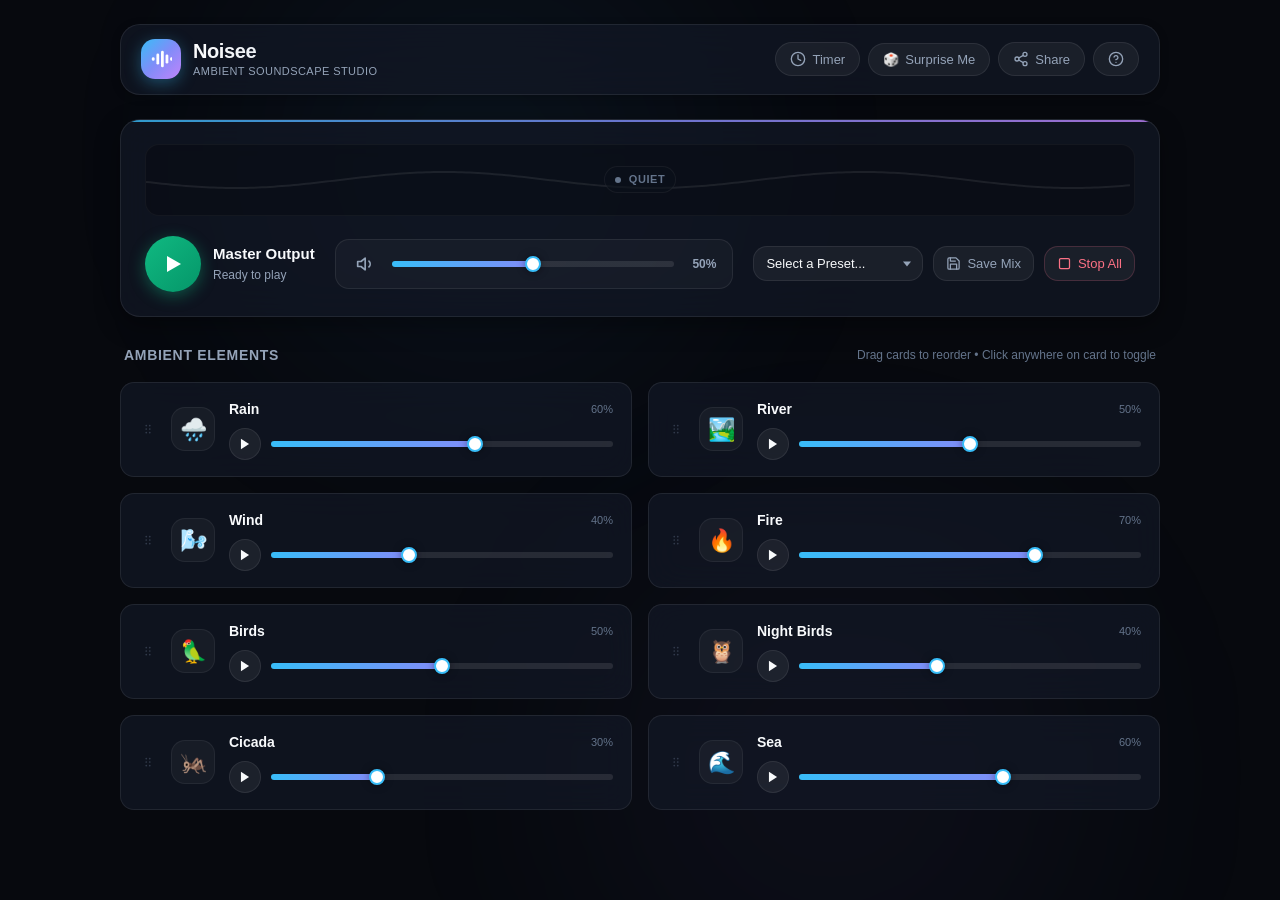
==== commit cf903d07: "remove footer" ====
--- a/index.html
+++ b/index.html
@@ -366,15 +366,6 @@
       </div>
     </main>
 
-    <!-- Footer -->
-    <footer class="app-footer">
-      <p>Noisee Studio • Crafted for deep work, relaxation & serene sleep.</p>
-      <div class="footer-links">
-        <button id="footerShortcutsLink">Keyboard Shortcuts</button>
-        <span>•</span>
-        <span>100% Offline & Private</span>
-      </div>
-    </footer>
   </div>
 
   <!-- Timer & Pomodoro Modal -->
--- a/css/style.css
+++ b/css/style.css
@@ -1176,38 +1176,3 @@
   }
 }
 
-/* ==========================================================================
-   Footer
-   ========================================================================== */
-
-.app-footer {
-  margin-top: 40px;
-  text-align: center;
-  font-size: 12px;
-  color: var(--text-muted);
-  display: flex;
-  flex-direction: column;
-  gap: 8px;
-  align-items: center;
-}
-
-.footer-links {
-  display: flex;
-  gap: 16px;
-}
-
-.footer-links button,
-.footer-links a {
-  background: none;
-  border: none;
-  color: var(--text-secondary);
-  font-size: 12px;
-  cursor: pointer;
-  text-decoration: underline;
-  text-underline-offset: 3px;
-}
-
-.footer-links button:hover,
-.footer-links a:hover {
-  color: var(--accent-cyan);
-}
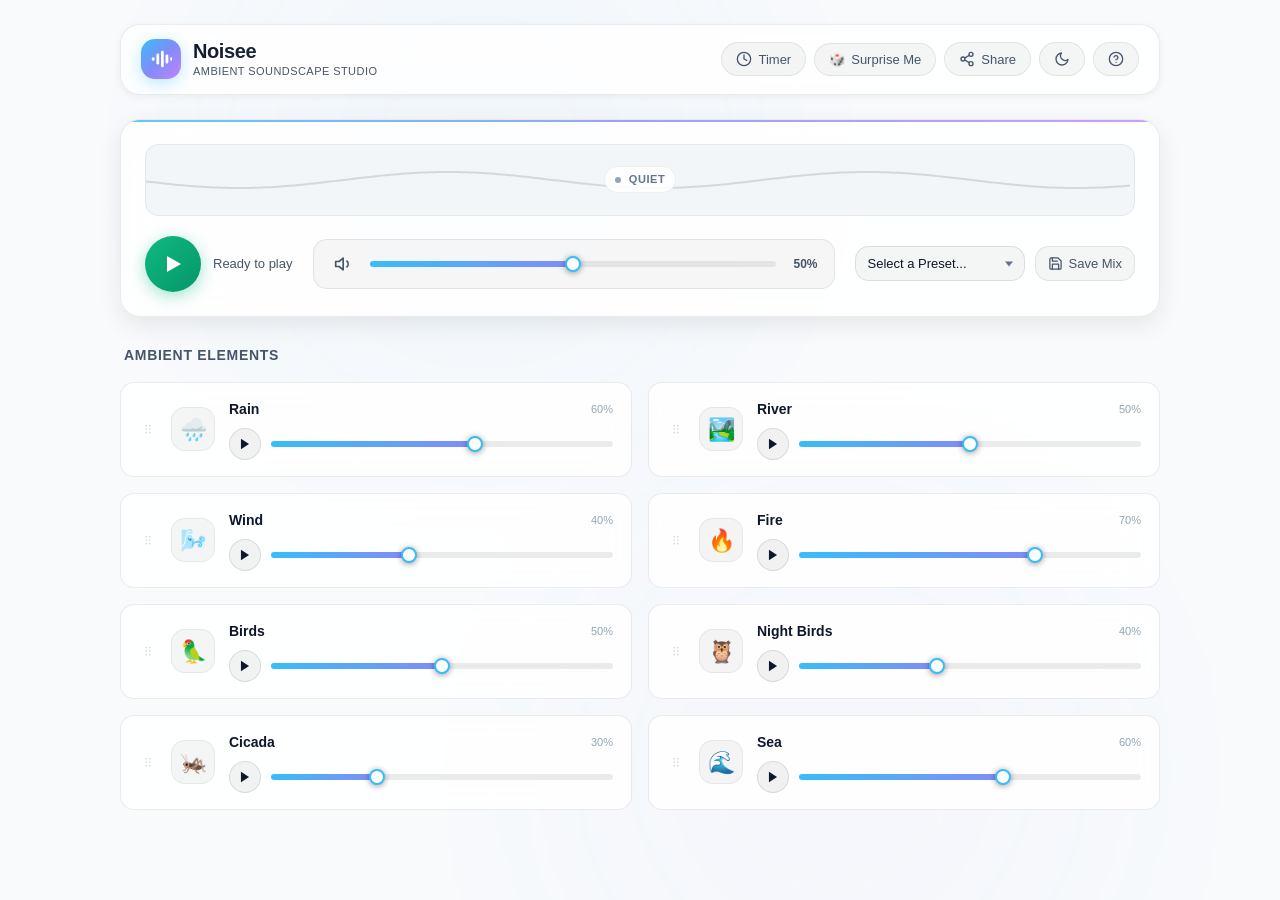
==== commit a9aff3e2: "fully functional" ====
--- a/index.html
+++ b/index.html
@@ -62,6 +62,23 @@
           <span>Share</span>
         </button>
 
+        <button id="btnToggleTheme" class="header-btn" title="Toggle Light/Dark Theme (D)" aria-label="Toggle theme">
+          <svg class="icon-sun" viewBox="0 0 24 24" fill="none" stroke-width="2" stroke-linecap="round" stroke-linejoin="round">
+            <circle cx="12" cy="12" r="5"></circle>
+            <line x1="12" y1="1" x2="12" y2="3"></line>
+            <line x1="12" y1="21" x2="12" y2="23"></line>
+            <line x1="4.22" y1="4.22" x2="5.64" y2="5.64"></line>
+            <line x1="18.36" y1="18.36" x2="19.78" y2="19.78"></line>
+            <line x1="1" y1="12" x2="3" y2="12"></line>
+            <line x1="21" y1="12" x2="23" y2="12"></line>
+            <line x1="4.22" y1="19.78" x2="5.64" y2="18.36"></line>
+            <line x1="18.36" y1="5.64" x2="19.78" y2="4.22"></line>
+          </svg>
+          <svg class="icon-moon" viewBox="0 0 24 24" fill="none" stroke-width="2" stroke-linecap="round" stroke-linejoin="round">
+            <path d="M21 12.79A9 9 0 1 1 11.21 3 7 7 0 0 0 21 12.79z"></path>
+          </svg>
+        </button>
+
         <button id="btnOpenShortcuts" class="header-btn" title="Keyboard Shortcuts (?)">
           <svg viewBox="0 0 24 24" fill="none" stroke-width="2" stroke-linecap="round" stroke-linejoin="round">
             <circle cx="12" cy="12" r="10"></circle>
@@ -92,7 +109,6 @@
             </svg>
           </button>
           <div class="master-meta">
-            <div class="master-title">Master Output</div>
             <div id="masterStatus" class="master-status">Ready to play</div>
           </div>
         </div>
@@ -127,13 +143,6 @@
             </svg>
             <span>Save Mix</span>
           </button>
-
-          <button id="btnStopAll" class="btn-action btn-stop-all" title="Stop All Sounds (S)">
-            <svg viewBox="0 0 24 24" fill="none" stroke-width="2" stroke-linecap="round" stroke-linejoin="round">
-              <rect x="4" y="4" width="16" height="16" rx="2"></rect>
-            </svg>
-            <span>Stop All</span>
-          </button>
         </div>
       </div>
     </section>
@@ -144,7 +153,6 @@
         <h2 class="section-title">
           <span>Ambient Elements</span>
         </h2>
-        <span class="section-hint">Drag cards to reorder • Click anywhere on card to toggle</span>
       </div>
 
       <div id="soundsGrid" class="sounds-grid">
@@ -478,6 +486,14 @@
             <kbd class="kbd-badge">1 - 8</kbd>
           </div>
           <div class="shortcut-item">
+            <span class="shortcut-desc">Close open pop-up panel</span>
+            <kbd class="kbd-badge">Esc</kbd>
+          </div>
+          <div class="shortcut-item">
+            <span class="shortcut-desc">Toggle Light / Dark mode</span>
+            <kbd class="kbd-badge">D</kbd>
+          </div>
+          <div class="shortcut-item">
             <span class="shortcut-desc">Show this shortcuts guide</span>
             <kbd class="kbd-badge">?</kbd>
           </div>
--- a/css/style.css
+++ b/css/style.css
@@ -41,6 +41,25 @@
   --transition-bounce: 0.35s cubic-bezier(0.34, 1.56, 0.64, 1);
 }
 
+[data-theme="light"] {
+  --bg-primary: #f8fafc;
+  --bg-secondary: #f1f5f9;
+  --surface: rgba(255, 255, 255, 0.85);
+  --surface-hover: rgba(255, 255, 255, 0.98);
+  --surface-active: #ffffff;
+  --surface-border: rgba(0, 0, 0, 0.08);
+  --surface-border-hover: rgba(0, 0, 0, 0.16);
+
+  --text-primary: #0f172a;
+  --text-secondary: #475569;
+  --text-muted: #94a3b8;
+
+  --shadow-sm: 0 2px 8px rgba(0, 0, 0, 0.05);
+  --shadow-md: 0 8px 24px rgba(0, 0, 0, 0.08);
+  --shadow-lg: 0 16px 40px rgba(0, 0, 0, 0.12);
+  --glow-primary: 0 0 24px rgba(56, 189, 248, 0.25);
+}
+
 * {
   box-sizing: border-box;
   margin: 0;
@@ -193,6 +212,30 @@
   width: 16px;
   height: 16px;
   stroke: currentColor;
+}
+
+/* Theme Toggle Icons */
+.header-btn .icon-sun,
+.header-btn .icon-moon {
+  width: 16px;
+  height: 16px;
+  stroke: currentColor;
+}
+
+[data-theme="light"] .header-btn .icon-moon {
+  display: inline-block !important;
+}
+
+[data-theme="light"] .header-btn .icon-sun {
+  display: none !important;
+}
+
+:root:not([data-theme="light"]) .header-btn .icon-sun {
+  display: inline-block !important;
+}
+
+:root:not([data-theme="light"]) .header-btn .icon-moon {
+  display: none !important;
 }
 
 /* ==========================================================================
@@ -336,14 +379,9 @@
   flex-direction: column;
 }
 
-.master-title {
-  font-size: 15px;
-  font-weight: 600;
-  color: var(--text-primary);
-}
-
 .master-status {
-  font-size: 12px;
+  font-size: 13px;
+  font-weight: 500;
   color: var(--text-secondary);
 }
 
@@ -478,16 +516,7 @@
   stroke: currentColor;
 }
 
-.btn-stop-all {
-  color: var(--accent-rose);
-  border-color: rgba(251, 113, 133, 0.2);
-}
-
-.btn-stop-all:hover {
-  background: rgba(251, 113, 133, 0.15);
-  color: #fff;
-  border-color: var(--accent-rose);
-}
+
 
 /* ==========================================================================
    Soundscape Grid
@@ -512,10 +541,6 @@
   gap: 8px;
 }
 
-.section-hint {
-  font-size: 12px;
-  color: var(--text-muted);
-}
 
 .sounds-grid {
   display: grid;
@@ -763,7 +788,7 @@
 }
 
 /* ==========================================================================
-   Range Sliders (Modern Gradient Filled)
+   Range Sliders (Modern Gradient Filled, Cross-Browser Firefox & Chrome)
    ========================================================================== */
 
 .slider-container {
@@ -771,21 +796,44 @@
   display: flex;
   align-items: center;
   gap: 8px;
+  position: relative;
 }
 
 input[type="range"].modern-slider {
+  --slider-pct: 50%;
+  --slider-bg: rgba(255, 255, 255, 0.12);
   -webkit-appearance: none;
   appearance: none;
   width: 100%;
+  height: 28px;
+  background: transparent;
+  cursor: pointer;
+  outline: none;
+  margin: 0;
+  padding: 0;
+  touch-action: none;
+  border: none;
+  user-select: none;
+  -webkit-user-select: none;
+}
+
+/* Chrome / Safari / Edge Track */
+input[type="range"].modern-slider::-webkit-slider-runnable-track {
+  width: 100%;
   height: 6px;
   border-radius: var(--radius-full);
-  background: rgba(255, 255, 255, 0.1);
-  outline: none;
-  cursor: pointer;
-  position: relative;
-  transition: background var(--transition-fast);
-}
-
+  background: linear-gradient(
+    to right,
+    #38bdf8 0%,
+    #818cf8 var(--slider-pct, 50%),
+    var(--slider-bg) var(--slider-pct, 50%),
+    var(--slider-bg) 100%
+  );
+  border: none;
+  cursor: pointer;
+}
+
+/* Chrome / Safari / Edge Thumb */
 input[type="range"].modern-slider::-webkit-slider-thumb {
   -webkit-appearance: none;
   appearance: none;
@@ -794,29 +842,56 @@
   border-radius: 50%;
   background: #ffffff;
   border: 2px solid var(--accent-cyan);
-  box-shadow: 0 0 8px rgba(0, 0, 0, 0.4);
-  cursor: pointer;
+  box-shadow: 0 1px 6px rgba(0, 0, 0, 0.4);
+  cursor: pointer;
+  margin-top: -5px;
   transition: transform var(--transition-fast), box-shadow var(--transition-fast);
 }
 
-input[type="range"].modern-slider:hover::-webkit-slider-thumb {
-  transform: scale(1.25);
-  box-shadow: 0 0 12px rgba(56, 189, 248, 0.6);
-}
-
+input[type="range"].modern-slider:hover::-webkit-slider-thumb,
+input[type="range"].modern-slider:active::-webkit-slider-thumb {
+  transform: scale(1.2);
+  box-shadow: 0 0 10px rgba(56, 189, 248, 0.6);
+}
+
+/* Firefox Track */
+input[type="range"].modern-slider::-moz-range-track {
+  width: 100%;
+  height: 6px;
+  border-radius: var(--radius-full);
+  background: linear-gradient(
+    to right,
+    #38bdf8 0%,
+    #818cf8 var(--slider-pct, 50%),
+    var(--slider-bg) var(--slider-pct, 50%),
+    var(--slider-bg) 100%
+  );
+  border: none;
+  cursor: pointer;
+}
+
+/* Firefox Progress (reset to transparent so track gradient shows) */
+input[type="range"].modern-slider::-moz-range-progress {
+  background: transparent;
+  border: none;
+}
+
+/* Firefox Thumb */
 input[type="range"].modern-slider::-moz-range-thumb {
   width: 16px;
   height: 16px;
   border-radius: 50%;
   background: #ffffff;
   border: 2px solid var(--accent-cyan);
-  box-shadow: 0 0 8px rgba(0, 0, 0, 0.4);
-  cursor: pointer;
-  transition: transform var(--transition-fast);
-}
-
-input[type="range"].modern-slider:hover::-moz-range-thumb {
-  transform: scale(1.25);
+  box-shadow: 0 1px 6px rgba(0, 0, 0, 0.4);
+  cursor: pointer;
+  transition: transform var(--transition-fast), box-shadow var(--transition-fast);
+}
+
+input[type="range"].modern-slider:hover::-moz-range-thumb,
+input[type="range"].modern-slider:active::-moz-range-thumb {
+  transform: scale(1.2);
+  box-shadow: 0 0 10px rgba(56, 189, 248, 0.6);
 }
 
 .track-vol-text {
@@ -1176,3 +1251,238 @@
   }
 }
 
+/* ==========================================================================
+   Light Mode Component Overrides
+   ========================================================================== */
+
+[data-theme="light"] body::before {
+  background: radial-gradient(circle, rgba(56, 189, 248, 0.12) 0%, rgba(99, 102, 241, 0.04) 70%, transparent 100%);
+}
+
+[data-theme="light"] body::after {
+  background: radial-gradient(circle, rgba(192, 132, 252, 0.1) 0%, rgba(14, 165, 233, 0.03) 70%, transparent 100%);
+}
+
+[data-theme="light"] .brand-text h1 {
+  background: linear-gradient(135deg, #0f172a 0%, #334155 100%);
+  -webkit-background-clip: text;
+  -webkit-text-fill-color: transparent;
+}
+
+[data-theme="light"] .header-btn {
+  background: rgba(0, 0, 0, 0.04);
+  border-color: rgba(0, 0, 0, 0.08);
+  color: #475569;
+}
+
+[data-theme="light"] .header-btn:hover {
+  background: rgba(0, 0, 0, 0.08);
+  color: #0f172a;
+  border-color: rgba(0, 0, 0, 0.14);
+}
+
+[data-theme="light"] .header-btn.active {
+  background: rgba(56, 189, 248, 0.12);
+  border-color: rgba(56, 189, 248, 0.4);
+  color: #0284c7;
+}
+
+[data-theme="light"] .visualizer-container {
+  background: rgba(241, 245, 249, 0.9);
+  border-color: rgba(0, 0, 0, 0.06);
+}
+
+[data-theme="light"] .visualizer-overlay {
+  background: rgba(255, 255, 255, 0.9);
+  color: #64748b;
+  border-color: rgba(0, 0, 0, 0.06);
+}
+
+[data-theme="light"] .master-vol-group {
+  background: rgba(0, 0, 0, 0.03);
+  border-color: rgba(0, 0, 0, 0.08);
+}
+
+[data-theme="light"] .preset-select {
+  background: rgba(0, 0, 0, 0.04);
+  border-color: rgba(0, 0, 0, 0.1);
+  color: #0f172a;
+}
+
+[data-theme="light"] .preset-select option {
+  background: #ffffff;
+  color: #0f172a;
+}
+
+[data-theme="light"] .preset-select-wrap::after {
+  border-top-color: #64748b;
+}
+
+[data-theme="light"] .btn-action {
+  background: rgba(0, 0, 0, 0.04);
+  border-color: rgba(0, 0, 0, 0.08);
+  color: #475569;
+}
+
+[data-theme="light"] .btn-action:hover {
+  background: rgba(0, 0, 0, 0.08);
+  color: #0f172a;
+}
+
+
+
+[data-theme="light"] .sound-card {
+  background: rgba(255, 255, 255, 0.85);
+  border-color: rgba(0, 0, 0, 0.08);
+}
+
+[data-theme="light"] .sound-card:hover {
+  background: #ffffff;
+  border-color: rgba(0, 0, 0, 0.15);
+  box-shadow: 0 8px 24px rgba(0, 0, 0, 0.06);
+}
+
+[data-theme="light"] .sound-card.active {
+  background: #ffffff;
+  box-shadow: 0 8px 24px rgba(56, 189, 248, 0.15);
+}
+
+[data-theme="light"] .sound-card[data-id="rain"].active {
+  background: #f0f9ff;
+  border-color: #38bdf8;
+}
+[data-theme="light"] .sound-card[data-id="river"].active {
+  background: #f0fdfa;
+  border-color: #2dd4bf;
+}
+[data-theme="light"] .sound-card[data-id="wind"].active {
+  background: #f8fafc;
+  border-color: #94a3b8;
+}
+[data-theme="light"] .sound-card[data-id="fire"].active {
+  background: #fff7ed;
+  border-color: #fb923c;
+}
+[data-theme="light"] .sound-card[data-id="birds"].active {
+  background: #f0fdf4;
+  border-color: #4ade80;
+}
+[data-theme="light"] .sound-card[data-id="night-birds"].active {
+  background: #faf5ff;
+  border-color: #c084fc;
+}
+[data-theme="light"] .sound-card[data-id="cicada"].active {
+  background: #fefce8;
+  border-color: #facc15;
+}
+[data-theme="light"] .sound-card[data-id="sea"].active {
+  background: #f0f9ff;
+  border-color: #0284c7;
+}
+
+[data-theme="light"] .sound-icon-box {
+  background: rgba(0, 0, 0, 0.04);
+  border-color: rgba(0, 0, 0, 0.06);
+}
+
+[data-theme="light"] .btn-track-play {
+  background: rgba(0, 0, 0, 0.05);
+  border-color: rgba(0, 0, 0, 0.1);
+  color: #0f172a;
+}
+
+[data-theme="light"] .btn-track-play:hover {
+  background: rgba(0, 0, 0, 0.1);
+}
+
+[data-theme="light"] .sound-card.active .btn-track-play {
+  background: var(--accent-cyan);
+  color: #ffffff;
+}
+
+[data-theme="light"] input[type="range"].modern-slider {
+  --slider-bg: rgba(0, 0, 0, 0.08);
+}
+
+[data-theme="light"] .modal-backdrop {
+  background: rgba(15, 23, 42, 0.45);
+}
+
+[data-theme="light"] .modal-content {
+  background: #ffffff;
+  border-color: rgba(0, 0, 0, 0.1);
+  box-shadow: 0 24px 60px rgba(0, 0, 0, 0.15);
+}
+
+[data-theme="light"] .modal-tabs {
+  background: rgba(0, 0, 0, 0.05);
+}
+
+[data-theme="light"] .modal-tab-btn.active {
+  background: #ffffff;
+  color: #0f172a;
+  box-shadow: 0 2px 8px rgba(0, 0, 0, 0.08);
+}
+
+[data-theme="light"] .timer-pill-btn {
+  background: rgba(0, 0, 0, 0.04);
+  border-color: rgba(0, 0, 0, 0.08);
+  color: #0f172a;
+}
+
+[data-theme="light"] .timer-pill-btn:hover {
+  background: rgba(0, 0, 0, 0.08);
+}
+
+[data-theme="light"] .timer-pill-btn.active {
+  background: rgba(56, 189, 248, 0.12);
+  border-color: var(--accent-cyan);
+  color: #0284c7;
+}
+
+[data-theme="light"] .timer-input {
+  background: rgba(0, 0, 0, 0.04);
+  border-color: rgba(0, 0, 0, 0.12);
+  color: #0f172a;
+}
+
+[data-theme="light"] .active-timer-card {
+  background: rgba(56, 189, 248, 0.08);
+  border-color: rgba(56, 189, 248, 0.3);
+}
+
+[data-theme="light"] .timer-digits {
+  background: linear-gradient(135deg, #0f172a 0%, #0284c7 100%);
+  -webkit-background-clip: text;
+  -webkit-text-fill-color: transparent;
+}
+
+[data-theme="light"] .kbd-badge {
+  background: rgba(0, 0, 0, 0.06);
+  border-color: rgba(0, 0, 0, 0.15);
+  color: #0f172a;
+  box-shadow: 0 2px 0 rgba(0, 0, 0, 0.08);
+}
+
+[data-theme="light"] .modal-footer {
+  background: rgba(0, 0, 0, 0.02);
+}
+
+[data-theme="light"] .btn-secondary {
+  background: rgba(0, 0, 0, 0.05);
+  border-color: rgba(0, 0, 0, 0.1);
+  color: #475569;
+}
+
+[data-theme="light"] .btn-secondary:hover {
+  background: rgba(0, 0, 0, 0.09);
+  color: #0f172a;
+}
+
+[data-theme="light"] .toast {
+  background: #ffffff;
+  color: #0f172a;
+  border-color: rgba(0, 0, 0, 0.1);
+  box-shadow: 0 12px 32px rgba(0, 0, 0, 0.12);
+}
+
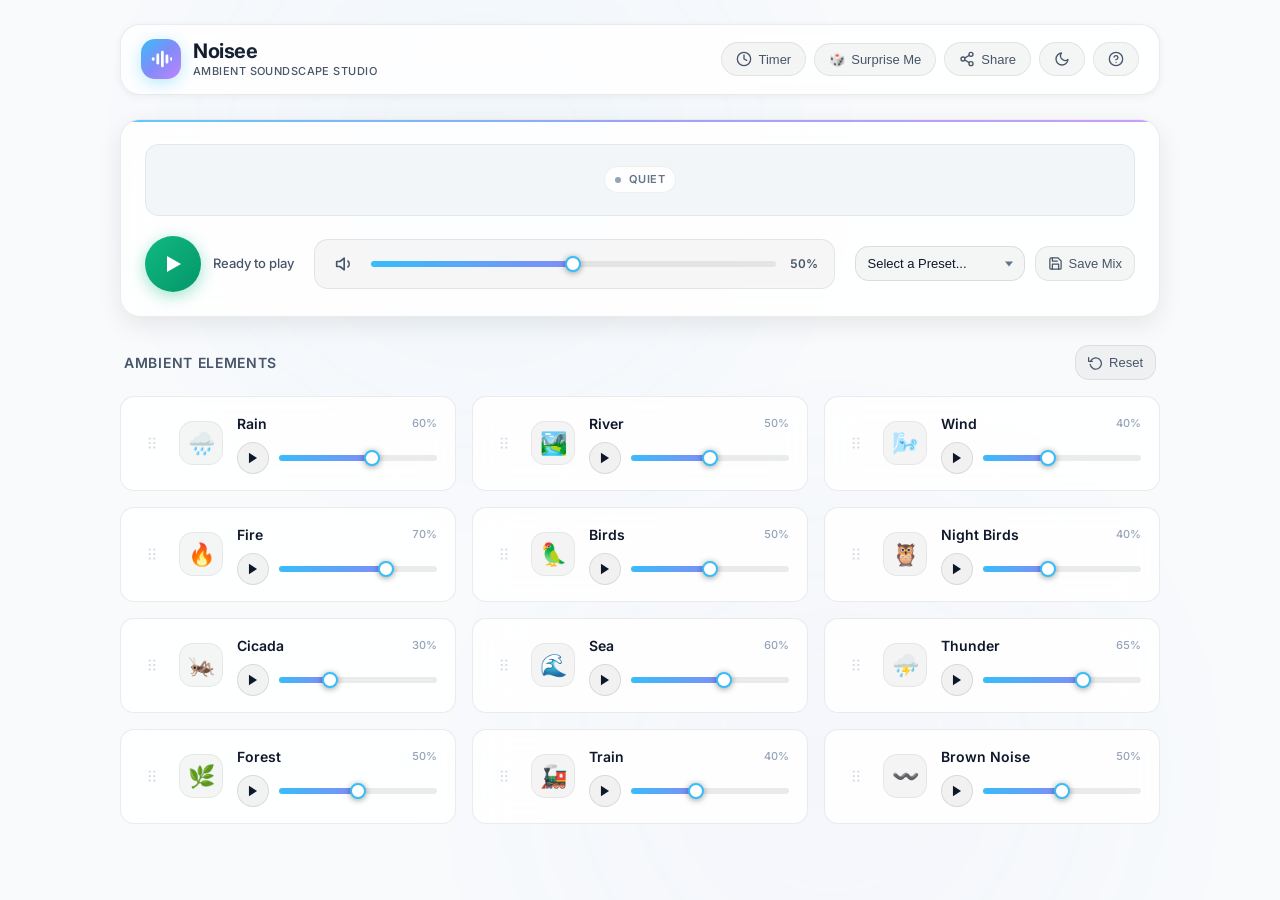
==== commit 4a601c1d: "upgrades and more sounds" ====
--- a/index.html
+++ b/index.html
@@ -6,6 +6,20 @@
   <title>Noisee — Ambient Soundscape Studio</title>
   <meta name="description" content="Mix soothing background soundscapes to focus, relax, and sleep. Standalone ambient sound generator with presets, timers, and offline support." />
   <meta name="theme-color" content="#07090e" />
+
+  <!-- Open Graph / Social -->
+  <meta property="og:type"        content="website" />
+  <meta property="og:title"       content="Noisee — Ambient Soundscape Studio" />
+  <meta property="og:description" content="Mix rain, fire, wind and more into the perfect ambient soundscape for focus, sleep and relaxation. 100% offline." />
+  <meta property="og:image"       content="assets/favicon.svg" />
+  <meta name="twitter:card"       content="summary" />
+  <meta name="twitter:title"      content="Noisee — Ambient Soundscape Studio" />
+  <meta name="twitter:description" content="Mix soothing background soundscapes. Free & offline." />
+
+  <!-- Fonts -->
+  <link rel="preconnect" href="https://fonts.googleapis.com" />
+  <link rel="preconnect" href="https://fonts.gstatic.com" crossorigin />
+  <link href="https://fonts.googleapis.com/css2?family=Inter:wght@400;500;600;700&display=swap" rel="stylesheet" />
 
   <link rel="icon" type="image/svg+xml" href="assets/favicon.svg" />
   <link rel="manifest" href="manifest.json" />
@@ -18,11 +32,11 @@
       <div class="brand">
         <div class="brand-icon">
           <svg viewBox="0 0 24 24">
-            <rect x="2" y="10" width="3" height="4" rx="1.5"></rect>
-            <rect x="7" y="6" width="3" height="12" rx="1.5"></rect>
-            <rect x="12" y="3" width="3" height="18" rx="1.5"></rect>
-            <rect x="17" y="7" width="3" height="10" rx="1.5"></rect>
-            <rect x="22" y="10" width="3" height="4" rx="1.5"></rect>
+            <rect x="2"  y="10" width="3" height="4"  rx="1.5"></rect>
+            <rect x="7"  y="6"  width="3" height="12" rx="1.5"></rect>
+            <rect x="12" y="3"  width="3" height="18" rx="1.5"></rect>
+            <rect x="17" y="7"  width="3" height="10" rx="1.5"></rect>
+            <rect x="22" y="10" width="3" height="4"  rx="1.5"></rect>
           </svg>
         </div>
         <div class="brand-text">
@@ -38,7 +52,7 @@
           <span id="timerBadgeText">00:00</span>
         </button>
 
-        <button id="btnOpenTimer" class="header-btn" title="Open Timer & Pomodoro">
+        <button id="btnOpenTimer" class="header-btn" title="Open Timer &amp; Pomodoro">
           <svg viewBox="0 0 24 24" fill="none" stroke-width="2" stroke-linecap="round" stroke-linejoin="round">
             <circle cx="12" cy="12" r="10"></circle>
             <polyline points="12 6 12 12 16 14"></polyline>
@@ -53,11 +67,11 @@
 
         <button id="btnShareMix" class="header-btn" title="Copy Shareable Link">
           <svg viewBox="0 0 24 24" fill="none" stroke-width="2" stroke-linecap="round" stroke-linejoin="round">
-            <circle cx="18" cy="5" r="3"></circle>
-            <circle cx="6" cy="12" r="3"></circle>
+            <circle cx="18" cy="5"  r="3"></circle>
+            <circle cx="6"  cy="12" r="3"></circle>
             <circle cx="18" cy="19" r="3"></circle>
-            <line x1="8.59" y1="13.51" x2="15.42" y2="17.49"></line>
-            <line x1="15.41" y1="6.51" x2="8.59" y2="10.49"></line>
+            <line x1="8.59"  y1="13.51" x2="15.42" y2="17.49"></line>
+            <line x1="15.41" y1="6.51"  x2="8.59"  y2="10.49"></line>
           </svg>
           <span>Share</span>
         </button>
@@ -65,14 +79,14 @@
         <button id="btnToggleTheme" class="header-btn" title="Toggle Light/Dark Theme (D)" aria-label="Toggle theme">
           <svg class="icon-sun" viewBox="0 0 24 24" fill="none" stroke-width="2" stroke-linecap="round" stroke-linejoin="round">
             <circle cx="12" cy="12" r="5"></circle>
-            <line x1="12" y1="1" x2="12" y2="3"></line>
+            <line x1="12" y1="1"  x2="12" y2="3"></line>
             <line x1="12" y1="21" x2="12" y2="23"></line>
-            <line x1="4.22" y1="4.22" x2="5.64" y2="5.64"></line>
+            <line x1="4.22"  y1="4.22"  x2="5.64"  y2="5.64"></line>
             <line x1="18.36" y1="18.36" x2="19.78" y2="19.78"></line>
-            <line x1="1" y1="12" x2="3" y2="12"></line>
+            <line x1="1"  y1="12" x2="3"  y2="12"></line>
             <line x1="21" y1="12" x2="23" y2="12"></line>
-            <line x1="4.22" y1="19.78" x2="5.64" y2="18.36"></line>
-            <line x1="18.36" y1="5.64" x2="19.78" y2="4.22"></line>
+            <line x1="4.22"  y1="19.78" x2="5.64"  y2="18.36"></line>
+            <line x1="18.36" y1="5.64"  x2="19.78" y2="4.22"></line>
           </svg>
           <svg class="icon-moon" viewBox="0 0 24 24" fill="none" stroke-width="2" stroke-linecap="round" stroke-linejoin="round">
             <path d="M21 12.79A9 9 0 1 1 11.21 3 7 7 0 0 0 21 12.79z"></path>
@@ -153,6 +167,13 @@
         <h2 class="section-title">
           <span>Ambient Elements</span>
         </h2>
+        <button id="btnResetVolumes" class="btn-action btn-reset" title="Reset all volumes to defaults">
+          <svg viewBox="0 0 24 24" fill="none" stroke-width="2" stroke-linecap="round" stroke-linejoin="round">
+            <polyline points="1 4 1 10 7 10"></polyline>
+            <path d="M3.51 15a9 9 0 1 0 .49-4.5"></path>
+          </svg>
+          <span>Reset</span>
+        </button>
       </div>
 
       <div id="soundsGrid" class="sounds-grid">
@@ -165,9 +186,7 @@
               <div class="sound-name">
                 <span>Rain</span>
                 <div class="mini-equalizer">
-                  <div class="eq-bar"></div>
-                  <div class="eq-bar"></div>
-                  <div class="eq-bar"></div>
+                  <div class="eq-bar"></div><div class="eq-bar"></div><div class="eq-bar"></div>
                 </div>
               </div>
               <span class="track-vol-text">60%</span>
@@ -192,9 +211,7 @@
               <div class="sound-name">
                 <span>River</span>
                 <div class="mini-equalizer">
-                  <div class="eq-bar"></div>
-                  <div class="eq-bar"></div>
-                  <div class="eq-bar"></div>
+                  <div class="eq-bar"></div><div class="eq-bar"></div><div class="eq-bar"></div>
                 </div>
               </div>
               <span class="track-vol-text">50%</span>
@@ -219,9 +236,7 @@
               <div class="sound-name">
                 <span>Wind</span>
                 <div class="mini-equalizer">
-                  <div class="eq-bar"></div>
-                  <div class="eq-bar"></div>
-                  <div class="eq-bar"></div>
+                  <div class="eq-bar"></div><div class="eq-bar"></div><div class="eq-bar"></div>
                 </div>
               </div>
               <span class="track-vol-text">40%</span>
@@ -246,9 +261,7 @@
               <div class="sound-name">
                 <span>Fire</span>
                 <div class="mini-equalizer">
-                  <div class="eq-bar"></div>
-                  <div class="eq-bar"></div>
-                  <div class="eq-bar"></div>
+                  <div class="eq-bar"></div><div class="eq-bar"></div><div class="eq-bar"></div>
                 </div>
               </div>
               <span class="track-vol-text">70%</span>
@@ -273,9 +286,7 @@
               <div class="sound-name">
                 <span>Birds</span>
                 <div class="mini-equalizer">
-                  <div class="eq-bar"></div>
-                  <div class="eq-bar"></div>
-                  <div class="eq-bar"></div>
+                  <div class="eq-bar"></div><div class="eq-bar"></div><div class="eq-bar"></div>
                 </div>
               </div>
               <span class="track-vol-text">50%</span>
@@ -300,9 +311,7 @@
               <div class="sound-name">
                 <span>Night Birds</span>
                 <div class="mini-equalizer">
-                  <div class="eq-bar"></div>
-                  <div class="eq-bar"></div>
-                  <div class="eq-bar"></div>
+                  <div class="eq-bar"></div><div class="eq-bar"></div><div class="eq-bar"></div>
                 </div>
               </div>
               <span class="track-vol-text">40%</span>
@@ -327,9 +336,7 @@
               <div class="sound-name">
                 <span>Cicada</span>
                 <div class="mini-equalizer">
-                  <div class="eq-bar"></div>
-                  <div class="eq-bar"></div>
-                  <div class="eq-bar"></div>
+                  <div class="eq-bar"></div><div class="eq-bar"></div><div class="eq-bar"></div>
                 </div>
               </div>
               <span class="track-vol-text">30%</span>
@@ -354,9 +361,7 @@
               <div class="sound-name">
                 <span>Sea</span>
                 <div class="mini-equalizer">
-                  <div class="eq-bar"></div>
-                  <div class="eq-bar"></div>
-                  <div class="eq-bar"></div>
+                  <div class="eq-bar"></div><div class="eq-bar"></div><div class="eq-bar"></div>
                 </div>
               </div>
               <span class="track-vol-text">60%</span>
@@ -367,6 +372,106 @@
               </button>
               <div class="slider-container">
                 <input type="range" min="0" max="1" step="0.01" value="0.6" class="modern-slider sound-vol-slider" aria-label="Sea volume" />
+              </div>
+            </div>
+          </div>
+        </article>
+
+        <!-- Thunder -->
+        <article class="sound-card" draggable="true" data-id="thunder">
+          <div class="drag-handle" title="Drag to reorder"></div>
+          <div class="sound-icon-box">⛈️</div>
+          <div class="sound-controls">
+            <div class="sound-info">
+              <div class="sound-name">
+                <span>Thunder</span>
+                <div class="mini-equalizer">
+                  <div class="eq-bar"></div><div class="eq-bar"></div><div class="eq-bar"></div>
+                </div>
+              </div>
+              <span class="track-vol-text">65%</span>
+            </div>
+            <div class="sound-ctrl-row">
+              <button class="btn-track-play" aria-label="Play Thunder">
+                <svg viewBox="0 0 24 24"><polygon points="5 3 19 12 5 21 5 3"></polygon></svg>
+              </button>
+              <div class="slider-container">
+                <input type="range" min="0" max="1" step="0.01" value="0.65" class="modern-slider sound-vol-slider" aria-label="Thunder volume" />
+              </div>
+            </div>
+          </div>
+        </article>
+
+        <!-- Forest -->
+        <article class="sound-card" draggable="true" data-id="forest">
+          <div class="drag-handle" title="Drag to reorder"></div>
+          <div class="sound-icon-box">🌿</div>
+          <div class="sound-controls">
+            <div class="sound-info">
+              <div class="sound-name">
+                <span>Forest</span>
+                <div class="mini-equalizer">
+                  <div class="eq-bar"></div><div class="eq-bar"></div><div class="eq-bar"></div>
+                </div>
+              </div>
+              <span class="track-vol-text">50%</span>
+            </div>
+            <div class="sound-ctrl-row">
+              <button class="btn-track-play" aria-label="Play Forest">
+                <svg viewBox="0 0 24 24"><polygon points="5 3 19 12 5 21 5 3"></polygon></svg>
+              </button>
+              <div class="slider-container">
+                <input type="range" min="0" max="1" step="0.01" value="0.5" class="modern-slider sound-vol-slider" aria-label="Forest volume" />
+              </div>
+            </div>
+          </div>
+        </article>
+
+        <!-- Train -->
+        <article class="sound-card" draggable="true" data-id="train">
+          <div class="drag-handle" title="Drag to reorder"></div>
+          <div class="sound-icon-box">🚂</div>
+          <div class="sound-controls">
+            <div class="sound-info">
+              <div class="sound-name">
+                <span>Train</span>
+                <div class="mini-equalizer">
+                  <div class="eq-bar"></div><div class="eq-bar"></div><div class="eq-bar"></div>
+                </div>
+              </div>
+              <span class="track-vol-text">40%</span>
+            </div>
+            <div class="sound-ctrl-row">
+              <button class="btn-track-play" aria-label="Play Train">
+                <svg viewBox="0 0 24 24"><polygon points="5 3 19 12 5 21 5 3"></polygon></svg>
+              </button>
+              <div class="slider-container">
+                <input type="range" min="0" max="1" step="0.01" value="0.4" class="modern-slider sound-vol-slider" aria-label="Train volume" />
+              </div>
+            </div>
+          </div>
+        </article>
+
+        <!-- Brown Noise (synthesized — no file needed) -->
+        <article class="sound-card" draggable="true" data-id="brown-noise">
+          <div class="drag-handle" title="Drag to reorder"></div>
+          <div class="sound-icon-box">〰️</div>
+          <div class="sound-controls">
+            <div class="sound-info">
+              <div class="sound-name">
+                <span>Brown Noise</span>
+                <div class="mini-equalizer">
+                  <div class="eq-bar"></div><div class="eq-bar"></div><div class="eq-bar"></div>
+                </div>
+              </div>
+              <span class="track-vol-text">50%</span>
+            </div>
+            <div class="sound-ctrl-row">
+              <button class="btn-track-play" aria-label="Play Brown Noise">
+                <svg viewBox="0 0 24 24"><polygon points="5 3 19 12 5 21 5 3"></polygon></svg>
+              </button>
+              <div class="slider-container">
+                <input type="range" min="0" max="1" step="0.01" value="0.5" class="modern-slider sound-vol-slider" aria-label="Brown Noise volume" />
               </div>
             </div>
           </div>
@@ -382,7 +487,7 @@
       <div class="modal-header">
         <h2 id="timerModalTitle" class="modal-title">
           <span>⏱️</span>
-          <span>Timers & Productivity</span>
+          <span>Timers &amp; Productivity</span>
         </h2>
         <button class="modal-close" aria-label="Close modal">
           <svg viewBox="0 0 24 24" fill="none" stroke="currentColor" stroke-width="2"><line x1="18" y1="6" x2="6" y2="18"></line><line x1="6" y1="6" x2="18" y2="18"></line></svg>
@@ -397,7 +502,6 @@
 
         <!-- Sleep Timer Pane -->
         <div id="tabSleep" class="tab-pane active">
-          <!-- Active countdown if running -->
           <div id="sleepCountdownDisplay" class="active-timer-card" style="display: none;">
             <div id="sleepTimeRemaining" class="timer-digits">00:00</div>
             <div class="timer-label">Time remaining until gentle stop</div>
@@ -428,14 +532,33 @@
 
         <!-- Pomodoro Pane -->
         <div id="tabPomodoro" class="tab-pane">
-          <div class="active-timer-card">
-            <div id="pomodoroTimeDigits" class="timer-digits">25:00</div>
-            <div id="pomodoroModeLabel" class="timer-label">Focus Session</div>
-          </div>
-
-          <p style="font-size: 13px; color: var(--text-secondary); margin-bottom: 16px; text-align: center;">
-            25 minutes of deep focus followed by a 5-minute rejuvenating break.
-          </p>
+
+          <!-- Configurable durations -->
+          <div class="pomodoro-config">
+            <label class="pomodoro-config-label">
+              <span>Focus</span>
+              <input id="pomodoroWorkMinutes" type="number" min="1" max="120" value="25" class="pomodoro-duration-input" />
+              <span>min</span>
+            </label>
+            <span class="pomodoro-config-sep">•</span>
+            <label class="pomodoro-config-label">
+              <span>Break</span>
+              <input id="pomodoroBreakMinutes" type="number" min="1" max="60" value="5" class="pomodoro-duration-input" />
+              <span>min</span>
+            </label>
+          </div>
+
+          <!-- SVG Progress Ring -->
+          <div class="pomodoro-ring-wrap">
+            <svg class="pomodoro-ring-svg" viewBox="0 0 128 128" aria-hidden="true">
+              <circle class="ring-bg"       cx="64" cy="64" r="54" />
+              <circle class="ring-progress" cx="64" cy="64" r="54" id="pomodoroProgressRing" />
+            </svg>
+            <div class="pomodoro-ring-inner">
+              <div id="pomodoroTimeDigits" class="timer-digits pomodoro-digits">25:00</div>
+              <div id="pomodoroModeLabel" class="timer-label">Focus Session</div>
+            </div>
+          </div>
 
           <div style="display: flex; gap: 10px; justify-content: center;">
             <button id="btnStartPomodoro" class="btn-primary">Start Focus</button>
@@ -458,45 +581,64 @@
           <svg viewBox="0 0 24 24" fill="none" stroke="currentColor" stroke-width="2"><line x1="18" y1="6" x2="6" y2="18"></line><line x1="6" y1="6" x2="18" y2="18"></line></svg>
         </button>
       </div>
-
       <div class="modal-body">
         <div class="shortcut-list">
-          <div class="shortcut-item">
-            <span class="shortcut-desc">Master Play / Pause active mix</span>
-            <kbd class="kbd-badge">Space</kbd>
-          </div>
-          <div class="shortcut-item">
-            <span class="shortcut-desc">Master Mute / Unmute</span>
-            <kbd class="kbd-badge">M</kbd>
-          </div>
-          <div class="shortcut-item">
-            <span class="shortcut-desc">Surprise / Randomize mix</span>
-            <kbd class="kbd-badge">R</kbd>
-          </div>
-          <div class="shortcut-item">
-            <span class="shortcut-desc">Stop all playing sounds</span>
-            <kbd class="kbd-badge">S</kbd>
-          </div>
-          <div class="shortcut-item">
-            <span class="shortcut-desc">Open Timers (Sleep & Pomodoro)</span>
-            <kbd class="kbd-badge">T</kbd>
-          </div>
-          <div class="shortcut-item">
-            <span class="shortcut-desc">Toggle individual sounds (1 to 8)</span>
-            <kbd class="kbd-badge">1 - 8</kbd>
-          </div>
-          <div class="shortcut-item">
-            <span class="shortcut-desc">Close open pop-up panel</span>
-            <kbd class="kbd-badge">Esc</kbd>
-          </div>
-          <div class="shortcut-item">
-            <span class="shortcut-desc">Toggle Light / Dark mode</span>
-            <kbd class="kbd-badge">D</kbd>
-          </div>
-          <div class="shortcut-item">
-            <span class="shortcut-desc">Show this shortcuts guide</span>
-            <kbd class="kbd-badge">?</kbd>
-          </div>
+          <div class="shortcut-item"><span class="shortcut-desc">Master Play / Pause active mix</span><kbd class="kbd-badge">Space</kbd></div>
+          <div class="shortcut-item"><span class="shortcut-desc">Master Mute / Unmute</span><kbd class="kbd-badge">M</kbd></div>
+          <div class="shortcut-item"><span class="shortcut-desc">Surprise / Randomize mix</span><kbd class="kbd-badge">R</kbd></div>
+          <div class="shortcut-item"><span class="shortcut-desc">Stop all playing sounds</span><span style="display:flex;gap:6px;"><kbd class="kbd-badge">S</kbd><kbd class="kbd-badge">0</kbd></span></div>
+          <div class="shortcut-item"><span class="shortcut-desc">Open Timers (Sleep &amp; Pomodoro)</span><kbd class="kbd-badge">T</kbd></div>
+          <div class="shortcut-item"><span class="shortcut-desc">Toggle individual sounds</span><kbd class="kbd-badge">1 – 8</kbd></div>
+          <div class="shortcut-item"><span class="shortcut-desc">Solo a sound (Alt + click card)</span><kbd class="kbd-badge">Alt+click</kbd></div>
+          <div class="shortcut-item"><span class="shortcut-desc">Close open pop-up panel</span><kbd class="kbd-badge">Esc</kbd></div>
+          <div class="shortcut-item"><span class="shortcut-desc">Toggle Light / Dark mode</span><kbd class="kbd-badge">D</kbd></div>
+          <div class="shortcut-item"><span class="shortcut-desc">Show this shortcuts guide</span><kbd class="kbd-badge">?</kbd></div>
+        </div>
+      </div>
+    </div>
+  </div>
+
+  <!-- Preset Name Modal -->
+  <div id="presetNameModal" class="modal-backdrop" role="dialog" aria-modal="true" aria-labelledby="presetNameModalTitle">
+    <div class="modal-content" style="max-width: 380px;">
+      <div class="modal-header">
+        <h2 id="presetNameModalTitle" class="modal-title">
+          <span>💾</span>
+          <span>Save Preset</span>
+        </h2>
+        <button class="modal-close" aria-label="Close modal">
+          <svg viewBox="0 0 24 24" fill="none" stroke="currentColor" stroke-width="2"><line x1="18" y1="6" x2="6" y2="18"></line><line x1="6" y1="6" x2="18" y2="18"></line></svg>
+        </button>
+      </div>
+      <div class="modal-body">
+        <p style="font-size: 13px; color: var(--text-secondary); margin-bottom: 14px;">Give your mix a name to save it as a custom preset:</p>
+        <input id="presetNameInput" type="text" placeholder="e.g. Late Night Focus" class="timer-input" style="width: 100%; margin-bottom: 16px;" />
+        <div style="display: flex; gap: 10px;">
+          <button id="btnConfirmSavePreset" class="btn-primary" style="flex: 1;">Save Preset</button>
+          <button id="btnCancelSavePreset" class="btn-secondary">Cancel</button>
+        </div>
+      </div>
+    </div>
+  </div>
+
+  <!-- Share URL Fallback Modal -->
+  <div id="shareUrlModal" class="modal-backdrop" role="dialog" aria-modal="true" aria-labelledby="shareUrlModalTitle">
+    <div class="modal-content" style="max-width: 420px;">
+      <div class="modal-header">
+        <h2 id="shareUrlModalTitle" class="modal-title">
+          <span>🔗</span>
+          <span>Share Your Mix</span>
+        </h2>
+        <button class="modal-close" aria-label="Close modal">
+          <svg viewBox="0 0 24 24" fill="none" stroke="currentColor" stroke-width="2"><line x1="18" y1="6" x2="6" y2="18"></line><line x1="6" y1="6" x2="18" y2="18"></line></svg>
+        </button>
+      </div>
+      <div class="modal-body">
+        <p style="font-size: 13px; color: var(--text-secondary); margin-bottom: 12px;">Copy this link to share your current soundscape:</p>
+        <input id="shareUrlInput" type="text" class="timer-input" style="width: 100%; margin-bottom: 16px;" readonly />
+        <div style="display: flex; gap: 10px;">
+          <button id="btnCopyShareUrl" class="btn-primary" style="flex: 1;">Copy Link</button>
+          <button class="btn-secondary modal-close">Close</button>
         </div>
       </div>
     </div>
--- a/css/style.css
+++ b/css/style.css
@@ -122,6 +122,8 @@
   display: flex;
   align-items: center;
   justify-content: space-between;
+  gap: 12px;
+  flex-wrap: wrap;
   margin-bottom: 24px;
   padding: 14px 20px;
   background: var(--surface);
@@ -130,6 +132,21 @@
   -webkit-backdrop-filter: blur(20px);
   border-radius: var(--radius-lg);
   box-shadow: var(--shadow-sm);
+}
+
+/* Mobile: hide button text, keep icons */
+@media (max-width: 600px) {
+  .header-actions {
+    width: 100%;
+    justify-content: flex-end;
+    flex-wrap: wrap;
+  }
+  .header-btn > span:not(:first-child):not([id]) {
+    display: none;
+  }
+  .header-btn {
+    padding: 8px 10px;
+  }
 }
 
 .brand {
@@ -528,6 +545,7 @@
   justify-content: space-between;
   margin-bottom: 16px;
   padding: 0 4px;
+  gap: 12px;
 }
 
 .section-title {
@@ -541,14 +559,18 @@
   gap: 8px;
 }
 
-
+.btn-reset {
+  flex-shrink: 0;
+}
+
+/* Auto-fill: 1 col on mobile, 2 on tablet, 3+ on desktop */
 .sounds-grid {
   display: grid;
-  grid-template-columns: repeat(2, 1fr);
+  grid-template-columns: repeat(auto-fill, minmax(290px, 1fr));
   gap: 16px;
 }
 
-@media (max-width: 680px) {
+@media (max-width: 620px) {
   .sounds-grid {
     grid-template-columns: 1fr;
   }
@@ -632,9 +654,11 @@
 .drag-handle {
   color: var(--text-muted);
   cursor: grab;
-  padding: 4px 2px;
-  display: flex;
-  align-items: center;
+  padding: 6px 4px;
+  display: flex;
+  align-items: center;
+  justify-content: center;
+  min-width: 26px;
   opacity: 0.4;
   transition: opacity var(--transition-fast);
 }
@@ -644,9 +668,19 @@
 }
 
 .drag-handle svg {
-  width: 14px;
-  height: 14px;
+  width: 18px;
+  height: 18px;
   fill: currentColor;
+}
+
+/* Solo mode — amber accent */
+.sound-card.solo {
+  border-color: var(--accent-amber) !important;
+  box-shadow: 0 8px 28px rgba(251, 191, 36, 0.22) !important;
+}
+
+.sound-card.solo .sound-icon-box {
+  background: rgba(251, 191, 36, 0.08);
 }
 
 .sound-icon-box {
@@ -1024,6 +1058,100 @@
   display: block;
 }
 
+/* ============================================================
+   Pomodoro Ring & Config
+   ============================================================ */
+
+.pomodoro-config {
+  display: flex;
+  align-items: center;
+  justify-content: center;
+  gap: 16px;
+  margin-bottom: 20px;
+  padding: 10px 16px;
+  background: rgba(255, 255, 255, 0.04);
+  border: 1px solid var(--surface-border);
+  border-radius: var(--radius-md);
+}
+
+.pomodoro-config-label {
+  display: flex;
+  align-items: center;
+  gap: 6px;
+  font-size: 13px;
+  color: var(--text-secondary);
+  cursor: default;
+}
+
+.pomodoro-config-sep {
+  color: var(--text-muted);
+  font-size: 16px;
+}
+
+.pomodoro-duration-input {
+  width: 52px;
+  background: rgba(255, 255, 255, 0.07);
+  border: 1px solid var(--surface-border);
+  border-radius: var(--radius-sm);
+  color: var(--text-primary);
+  font-size: 14px;
+  font-weight: 600;
+  padding: 4px 8px;
+  text-align: center;
+  outline: none;
+  -moz-appearance: textfield;
+}
+.pomodoro-duration-input::-webkit-outer-spin-button,
+.pomodoro-duration-input::-webkit-inner-spin-button { -webkit-appearance: none; }
+.pomodoro-duration-input:focus {
+  border-color: var(--accent-cyan);
+}
+
+/* SVG Progress Ring */
+.pomodoro-ring-wrap {
+  position: relative;
+  width: 168px;
+  height: 168px;
+  margin: 0 auto 24px;
+}
+
+.pomodoro-ring-svg {
+  width: 100%;
+  height: 100%;
+  transform: rotate(-90deg); /* start from top */
+}
+
+.ring-bg {
+  fill: none;
+  stroke: rgba(255, 255, 255, 0.06);
+  stroke-width: 8;
+}
+
+.ring-progress {
+  fill: none;
+  stroke: var(--accent-cyan);
+  stroke-width: 8;
+  stroke-linecap: round;
+  stroke-dasharray: 339.3;
+  stroke-dashoffset: 0;
+  transition: stroke-dashoffset 0.4s ease, stroke 0.3s ease;
+}
+
+.pomodoro-ring-inner {
+  position: absolute;
+  inset: 0;
+  display: flex;
+  flex-direction: column;
+  align-items: center;
+  justify-content: center;
+  gap: 4px;
+}
+
+.pomodoro-digits {
+  font-size: 32px !important;
+  line-height: 1 !important;
+}
+
 /* Timer Options */
 .timer-pill-group {
   display: grid;
@@ -1486,3 +1614,19 @@
   box-shadow: 0 12px 32px rgba(0, 0, 0, 0.12);
 }
 
+[data-theme="light"] .pomodoro-config {
+  background: rgba(0, 0, 0, 0.03);
+  border-color: rgba(0, 0, 0, 0.08);
+}
+
+[data-theme="light"] .pomodoro-duration-input {
+  background: rgba(0, 0, 0, 0.04);
+  border-color: rgba(0, 0, 0, 0.12);
+  color: #0f172a;
+}
+
+[data-theme="light"] .ring-bg {
+  stroke: rgba(0, 0, 0, 0.08);
+}
+
+
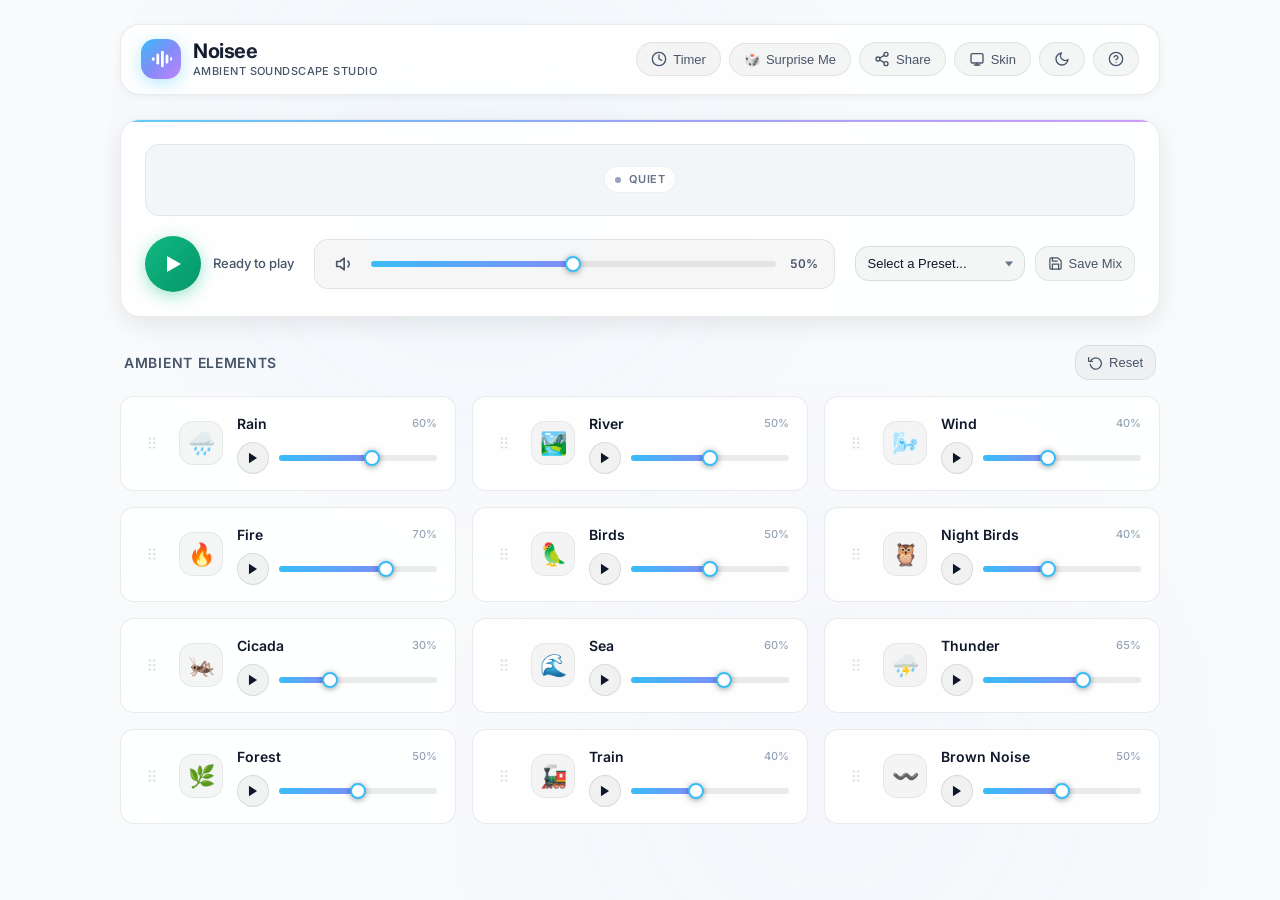
==== commit 7372e5b0: "implement skins" ====
--- a/index.html
+++ b/index.html
@@ -76,6 +76,15 @@
           <span>Share</span>
         </button>
 
+        <button id="btnOpenSkins" class="header-btn" title="Change Skin">
+          <svg viewBox="0 0 24 24" fill="none" stroke-width="2" stroke-linecap="round" stroke-linejoin="round">
+            <rect x="3" y="4" width="18" height="14" rx="2"></rect>
+            <line x1="8" y1="21" x2="16" y2="21"></line>
+            <line x1="12" y1="18" x2="12" y2="21"></line>
+          </svg>
+          <span>Skin</span>
+        </button>
+
         <button id="btnToggleTheme" class="header-btn" title="Toggle Light/Dark Theme (D)" aria-label="Toggle theme">
           <svg class="icon-sun" viewBox="0 0 24 24" fill="none" stroke-width="2" stroke-linecap="round" stroke-linejoin="round">
             <circle cx="12" cy="12" r="5"></circle>
@@ -598,6 +607,41 @@
     </div>
   </div>
 
+  <!-- Skin Select Modal -->
+  <div id="skinModal" class="modal-backdrop" role="dialog" aria-modal="true" aria-labelledby="skinModalTitle">
+    <div class="modal-content" style="max-width: 420px;">
+      <div class="modal-header">
+        <h2 id="skinModalTitle" class="modal-title">
+          <span>🎨</span>
+          <span>Choose Skin</span>
+        </h2>
+        <button class="modal-close" aria-label="Close modal">
+          <svg viewBox="0 0 24 24" fill="none" stroke="currentColor" stroke-width="2"><line x1="18" y1="6" x2="6" y2="18"></line><line x1="6" y1="6" x2="18" y2="18"></line></svg>
+        </button>
+      </div>
+      <div class="modal-body">
+        <div id="skinOptionsList" class="skin-options">
+          <button class="skin-option" data-skin="default" type="button">
+            <span class="skin-option-swatch skin-swatch-default" aria-hidden="true"></span>
+            <span class="skin-option-info">
+              <span class="skin-option-name">Default</span>
+              <span class="skin-option-desc">Soft, glassy ambient studio look</span>
+            </span>
+            <span class="skin-option-check" aria-hidden="true">✓</span>
+          </button>
+          <button class="skin-option" data-skin="cliamp" type="button">
+            <span class="skin-option-swatch skin-swatch-cliamp" aria-hidden="true"></span>
+            <span class="skin-option-info">
+              <span class="skin-option-name">Cliamp</span>
+              <span class="skin-option-desc">Retro phosphor-green terminal player</span>
+            </span>
+            <span class="skin-option-check" aria-hidden="true">✓</span>
+          </button>
+        </div>
+      </div>
+    </div>
+  </div>
+
   <!-- Preset Name Modal -->
   <div id="presetNameModal" class="modal-backdrop" role="dialog" aria-modal="true" aria-labelledby="presetNameModalTitle">
     <div class="modal-content" style="max-width: 380px;">
--- a/css/style.css
+++ b/css/style.css
@@ -319,6 +319,12 @@
   padding: 4px 10px;
   border-radius: var(--radius-full);
   border: 1px solid rgba(255, 255, 255, 0.05);
+  transition: opacity var(--transition-normal), visibility var(--transition-normal);
+}
+
+.visualizer-container.playing .visualizer-overlay {
+  opacity: 0;
+  visibility: hidden;
 }
 
 .visualizer-dot {
@@ -1629,4 +1635,537 @@
   stroke: rgba(0, 0, 0, 0.08);
 }
 
-
+/* ==========================================================================
+   Skin Picker Modal
+   ========================================================================== */
+
+.skin-options {
+  display: flex;
+  flex-direction: column;
+  gap: 10px;
+}
+
+.skin-option {
+  display: flex;
+  align-items: center;
+  gap: 14px;
+  width: 100%;
+  background: rgba(255, 255, 255, 0.04);
+  border: 1px solid var(--surface-border);
+  border-radius: var(--radius-md);
+  padding: 12px 14px;
+  cursor: pointer;
+  text-align: left;
+  transition: all var(--transition-fast);
+}
+
+.skin-option:hover {
+  background: rgba(255, 255, 255, 0.09);
+  border-color: var(--surface-border-hover);
+}
+
+.skin-option.active {
+  border-color: var(--accent-cyan);
+  background: rgba(56, 189, 248, 0.1);
+}
+
+.skin-option-swatch {
+  width: 44px;
+  height: 44px;
+  border-radius: var(--radius-sm);
+  flex-shrink: 0;
+  border: 1px solid rgba(255, 255, 255, 0.12);
+}
+
+.skin-swatch-default {
+  background: linear-gradient(135deg, #38bdf8 0%, #818cf8 50%, #c084fc 100%);
+}
+
+.skin-swatch-cliamp {
+  background-color: #050a06;
+  background-image:
+    repeating-linear-gradient(0deg, rgba(51, 255, 102, 0.35) 0px, rgba(51, 255, 102, 0.35) 2px, transparent 2px, transparent 5px);
+  border-color: #1f3a20;
+}
+
+.skin-option-info {
+  flex: 1;
+  display: flex;
+  flex-direction: column;
+  gap: 2px;
+}
+
+.skin-option-name {
+  font-size: 14px;
+  font-weight: 600;
+  color: var(--text-primary);
+}
+
+.skin-option-desc {
+  font-size: 12px;
+  color: var(--text-secondary);
+}
+
+.skin-option-check {
+  color: var(--accent-cyan);
+  font-weight: 700;
+  font-size: 16px;
+  opacity: 0;
+  transition: opacity var(--transition-fast);
+}
+
+.skin-option.active .skin-option-check {
+  opacity: 1;
+}
+
+/* ==========================================================================
+   Cliamp Skin — retro phosphor-green terminal music player
+   ========================================================================== */
+
+:root[data-skin="cliamp"] {
+  --bg-primary: #050a06;
+  --bg-secondary: #050a06;
+  --surface: #0a120a;
+  --surface-hover: #0f1a0f;
+  --surface-active: #142214;
+  --surface-border: #1f3a20;
+  --surface-border-hover: #33ff66;
+
+  --text-primary: #baffb4;
+  --text-secondary: #5fae5f;
+  --text-muted: #3a6b3a;
+
+  --accent-cyan: #33ff66;
+  --accent-indigo: #33ff66;
+  --accent-purple: #ffb000;
+  --accent-emerald: #33ff66;
+  --accent-amber: #ffb000;
+  --accent-rose: #ff4444;
+
+  --grad-primary: linear-gradient(135deg, #33ff66 0%, #33ff66 100%);
+  --grad-play: linear-gradient(135deg, #33ff66 0%, #22cc55 100%);
+  --grad-stop: linear-gradient(135deg, #ff4444 0%, #cc1111 100%);
+
+  --shadow-sm: none;
+  --shadow-md: none;
+  --shadow-lg: none;
+  --glow-primary: 0 0 8px rgba(51, 255, 102, 0.45);
+
+  --radius-sm: 0px;
+  --radius-md: 0px;
+  --radius-lg: 0px;
+  --radius-full: 2px;
+
+  --transition-fast: 0.05s linear;
+  --transition-normal: 0.08s linear;
+  --transition-bounce: 0.08s linear;
+}
+
+[data-skin="cliamp"] body {
+  font-family: ui-monospace, 'SFMono-Regular', 'Cascadia Mono', 'Consolas', 'Liberation Mono', monospace;
+  background-color: #050a06;
+}
+
+[data-skin="cliamp"] body::before,
+[data-skin="cliamp"] body::after {
+  display: none;
+}
+
+[data-skin="cliamp"] .app-header,
+[data-skin="cliamp"] .master-deck,
+[data-skin="cliamp"] .sound-card,
+[data-skin="cliamp"] .modal-content,
+[data-skin="cliamp"] .visualizer-overlay,
+[data-skin="cliamp"] .toast {
+  backdrop-filter: none;
+  -webkit-backdrop-filter: none;
+  box-shadow: none;
+}
+
+[data-skin="cliamp"] .app-header,
+[data-skin="cliamp"] .master-deck,
+[data-skin="cliamp"] .sound-card {
+  border: 1px solid var(--surface-border);
+}
+
+[data-skin="cliamp"] .master-deck::before {
+  background: var(--accent-cyan);
+  opacity: 1;
+  height: 1px;
+}
+
+/* Brand */
+[data-skin="cliamp"] .brand-icon {
+  border-radius: 0;
+  box-shadow: none;
+  border: 1px solid var(--accent-cyan);
+}
+
+[data-skin="cliamp"] .brand-icon svg {
+  fill: #050a06;
+}
+
+[data-skin="cliamp"] .brand-text h1 {
+  background: none;
+  -webkit-text-fill-color: initial;
+  color: var(--accent-cyan);
+  text-transform: uppercase;
+}
+
+[data-skin="cliamp"] .brand-text h1::before {
+  content: "> ";
+  color: var(--accent-amber);
+}
+
+[data-skin="cliamp"] .brand-text p {
+  color: var(--text-secondary);
+}
+
+/* Header buttons — reverse-video "TUI menu" style */
+[data-skin="cliamp"] .header-btn {
+  background: transparent;
+  border: 1px solid var(--surface-border);
+  border-radius: 0;
+  color: var(--text-secondary);
+}
+
+[data-skin="cliamp"] .header-btn::before {
+  content: "[";
+  margin-right: 5px;
+  opacity: 0.6;
+}
+
+[data-skin="cliamp"] .header-btn::after {
+  content: "]";
+  margin-left: 5px;
+  opacity: 0.6;
+}
+
+[data-skin="cliamp"] .header-btn:hover {
+  background: var(--accent-cyan);
+  color: #050a06;
+  transform: none;
+}
+
+[data-skin="cliamp"] .header-btn.active {
+  background: var(--accent-amber);
+  border-color: var(--accent-amber);
+  color: #050a06;
+}
+
+/* Visualizer */
+[data-skin="cliamp"] .visualizer-container {
+  background: #030603;
+  border: 1px solid var(--surface-border);
+  border-radius: 0;
+}
+
+[data-skin="cliamp"] .visualizer-overlay {
+  background: #030603;
+  border: 1px solid var(--surface-border);
+  border-radius: 0;
+  color: var(--text-secondary);
+}
+
+/* Master controls */
+[data-skin="cliamp"] .btn-master-play {
+  border-radius: 0;
+  border: 1px solid var(--accent-cyan);
+}
+
+[data-skin="cliamp"] .master-vol-group {
+  background: transparent;
+  border: 1px solid var(--surface-border);
+  border-radius: 0;
+}
+
+[data-skin="cliamp"] .master-status {
+  color: var(--text-secondary);
+}
+
+[data-skin="cliamp"] .preset-select,
+[data-skin="cliamp"] .btn-action {
+  background: transparent;
+  border: 1px solid var(--surface-border);
+  border-radius: 0;
+  color: var(--text-secondary);
+}
+
+[data-skin="cliamp"] .btn-action::before {
+  content: "[";
+  margin-right: 5px;
+  opacity: 0.6;
+}
+
+[data-skin="cliamp"] .btn-action::after {
+  content: "]";
+  margin-left: 5px;
+  opacity: 0.6;
+}
+
+[data-skin="cliamp"] .btn-action:hover {
+  background: var(--accent-cyan);
+  color: #050a06;
+}
+
+[data-skin="cliamp"] .preset-select option {
+  background: #050a06;
+  color: var(--text-primary);
+}
+
+[data-skin="cliamp"] .preset-select-wrap::after {
+  border-top-color: var(--text-secondary);
+}
+
+/* Sound cards */
+[data-skin="cliamp"] .section-title {
+  color: var(--text-secondary);
+}
+
+[data-skin="cliamp"] .sound-card:hover {
+  background: var(--surface-hover);
+  border-color: var(--accent-cyan);
+  transform: none;
+}
+
+[data-skin="cliamp"] .sound-card.active,
+[data-skin="cliamp"] .sound-card[data-id].active {
+  background: #0a140a;
+  border-color: var(--accent-cyan);
+  box-shadow: 0 0 10px rgba(51, 255, 102, 0.3);
+}
+
+[data-skin="cliamp"] .sound-card.solo {
+  border-color: var(--accent-amber) !important;
+  box-shadow: 0 0 10px rgba(255, 176, 0, 0.35) !important;
+}
+
+[data-skin="cliamp"] .sound-icon-box {
+  border-radius: 0;
+  border: 1px solid var(--surface-border);
+  background: transparent;
+}
+
+[data-skin="cliamp"] .sound-card.active .sound-icon-box {
+  border-color: var(--accent-cyan);
+  transform: none;
+}
+
+[data-skin="cliamp"] .btn-track-play {
+  border-radius: 0;
+  background: transparent;
+  border: 1px solid var(--surface-border);
+}
+
+[data-skin="cliamp"] .btn-track-play:hover {
+  background: var(--accent-cyan);
+  color: #050a06;
+  transform: none;
+}
+
+[data-skin="cliamp"] .sound-card.active .btn-track-play {
+  background: var(--accent-cyan);
+  color: #050a06;
+  box-shadow: none;
+}
+
+[data-skin="cliamp"] .track-vol-text {
+  color: var(--text-secondary);
+}
+
+[data-skin="cliamp"] .btn-track-play.loading::after {
+  border: 2px solid rgba(51, 255, 102, 0.25);
+  border-top-color: var(--accent-cyan);
+}
+
+/* Sliders — LED meter block style */
+[data-skin="cliamp"] input[type="range"].modern-slider::-webkit-slider-runnable-track {
+  height: 12px;
+  border-radius: 0;
+  background:
+    linear-gradient(to right, transparent 0%, transparent var(--slider-pct, 50%), var(--surface-border) var(--slider-pct, 50%), var(--surface-border) 100%),
+    repeating-linear-gradient(to right, #33ff66 0px, #33ff66 3px, transparent 3px, transparent 6px);
+}
+
+[data-skin="cliamp"] input[type="range"].modern-slider::-webkit-slider-thumb {
+  width: 8px;
+  height: 16px;
+  border-radius: 0;
+  background: var(--accent-cyan);
+  border: 1px solid #050a06;
+  box-shadow: 0 0 4px rgba(51, 255, 102, 0.7);
+  margin-top: -2px;
+}
+
+[data-skin="cliamp"] input[type="range"].modern-slider:hover::-webkit-slider-thumb,
+[data-skin="cliamp"] input[type="range"].modern-slider:active::-webkit-slider-thumb {
+  transform: none;
+  box-shadow: 0 0 8px rgba(51, 255, 102, 1);
+}
+
+[data-skin="cliamp"] input[type="range"].modern-slider::-moz-range-track {
+  height: 12px;
+  border-radius: 0;
+  background:
+    linear-gradient(to right, transparent 0%, transparent var(--slider-pct, 50%), var(--surface-border) var(--slider-pct, 50%), var(--surface-border) 100%),
+    repeating-linear-gradient(to right, #33ff66 0px, #33ff66 3px, transparent 3px, transparent 6px);
+}
+
+[data-skin="cliamp"] input[type="range"].modern-slider::-moz-range-thumb {
+  width: 8px;
+  height: 16px;
+  border-radius: 0;
+  background: var(--accent-cyan);
+  border: 1px solid #050a06;
+  box-shadow: 0 0 4px rgba(51, 255, 102, 0.7);
+}
+
+[data-skin="cliamp"] input[type="range"].modern-slider:hover::-moz-range-thumb,
+[data-skin="cliamp"] input[type="range"].modern-slider:active::-moz-range-thumb {
+  transform: none;
+  box-shadow: 0 0 8px rgba(51, 255, 102, 1);
+}
+
+/* Modals */
+[data-skin="cliamp"] .modal-backdrop {
+  background: rgba(3, 6, 3, 0.85);
+  backdrop-filter: none;
+  -webkit-backdrop-filter: none;
+}
+
+[data-skin="cliamp"] .modal-content {
+  background: #050a06;
+  border: 1px solid var(--accent-cyan);
+  border-radius: 0;
+}
+
+[data-skin="cliamp"] .modal-title {
+  color: var(--accent-cyan);
+  text-transform: uppercase;
+}
+
+[data-skin="cliamp"] .modal-close:hover {
+  color: var(--accent-cyan);
+}
+
+[data-skin="cliamp"] .modal-tabs {
+  background: transparent;
+  border: 1px solid var(--surface-border);
+  border-radius: 0;
+}
+
+[data-skin="cliamp"] .modal-tab-btn {
+  border-radius: 0;
+}
+
+[data-skin="cliamp"] .modal-tab-btn.active {
+  background: var(--accent-cyan);
+  color: #050a06;
+  box-shadow: none;
+}
+
+[data-skin="cliamp"] .timer-pill-btn,
+[data-skin="cliamp"] .timer-input,
+[data-skin="cliamp"] .pomodoro-duration-input,
+[data-skin="cliamp"] .pomodoro-config {
+  background: transparent;
+  border: 1px solid var(--surface-border);
+  border-radius: 0;
+  color: var(--text-primary);
+}
+
+[data-skin="cliamp"] .timer-pill-btn:hover {
+  background: var(--surface-hover);
+  border-color: var(--accent-cyan);
+}
+
+[data-skin="cliamp"] .timer-pill-btn.active {
+  background: var(--accent-cyan);
+  border-color: var(--accent-cyan);
+  color: #050a06;
+}
+
+[data-skin="cliamp"] .active-timer-card {
+  background: transparent;
+  border: 1px solid var(--accent-cyan);
+  border-radius: 0;
+}
+
+[data-skin="cliamp"] .timer-digits {
+  background: none;
+  -webkit-text-fill-color: initial;
+  color: var(--accent-cyan);
+}
+
+[data-skin="cliamp"] .ring-bg {
+  stroke: var(--surface-border);
+}
+
+[data-skin="cliamp"] .modal-footer {
+  background: transparent;
+  border-color: var(--surface-border);
+}
+
+[data-skin="cliamp"] .btn-primary {
+  background: var(--accent-cyan);
+  color: #050a06;
+  border-radius: 0;
+  box-shadow: none;
+}
+
+[data-skin="cliamp"] .btn-primary:hover {
+  opacity: 0.85;
+  transform: none;
+}
+
+[data-skin="cliamp"] .btn-secondary {
+  background: transparent;
+  border: 1px solid var(--surface-border);
+  border-radius: 0;
+}
+
+[data-skin="cliamp"] .btn-secondary:hover {
+  background: var(--surface-hover);
+  border-color: var(--accent-cyan);
+  color: var(--text-primary);
+}
+
+[data-skin="cliamp"] .kbd-badge {
+  background: transparent;
+  border: 1px solid var(--surface-border);
+  box-shadow: none;
+  border-radius: 0;
+  color: var(--accent-cyan);
+}
+
+[data-skin="cliamp"] .toast {
+  background: #050a06;
+  border: 1px solid var(--accent-cyan);
+  border-radius: 0;
+  color: var(--text-primary);
+}
+
+[data-skin="cliamp"] .toast::before {
+  content: "> ";
+  color: var(--accent-cyan);
+}
+
+/* Skin picker itself, when viewed in cliamp */
+[data-skin="cliamp"] .skin-option {
+  background: transparent;
+  border: 1px solid var(--surface-border);
+  border-radius: 0;
+}
+
+[data-skin="cliamp"] .skin-option:hover {
+  border-color: var(--accent-cyan);
+}
+
+[data-skin="cliamp"] .skin-option.active {
+  border-color: var(--accent-cyan);
+  background: var(--surface-hover);
+}
+
+[data-skin="cliamp"] .skin-option-swatch {
+  border-radius: 0;
+}
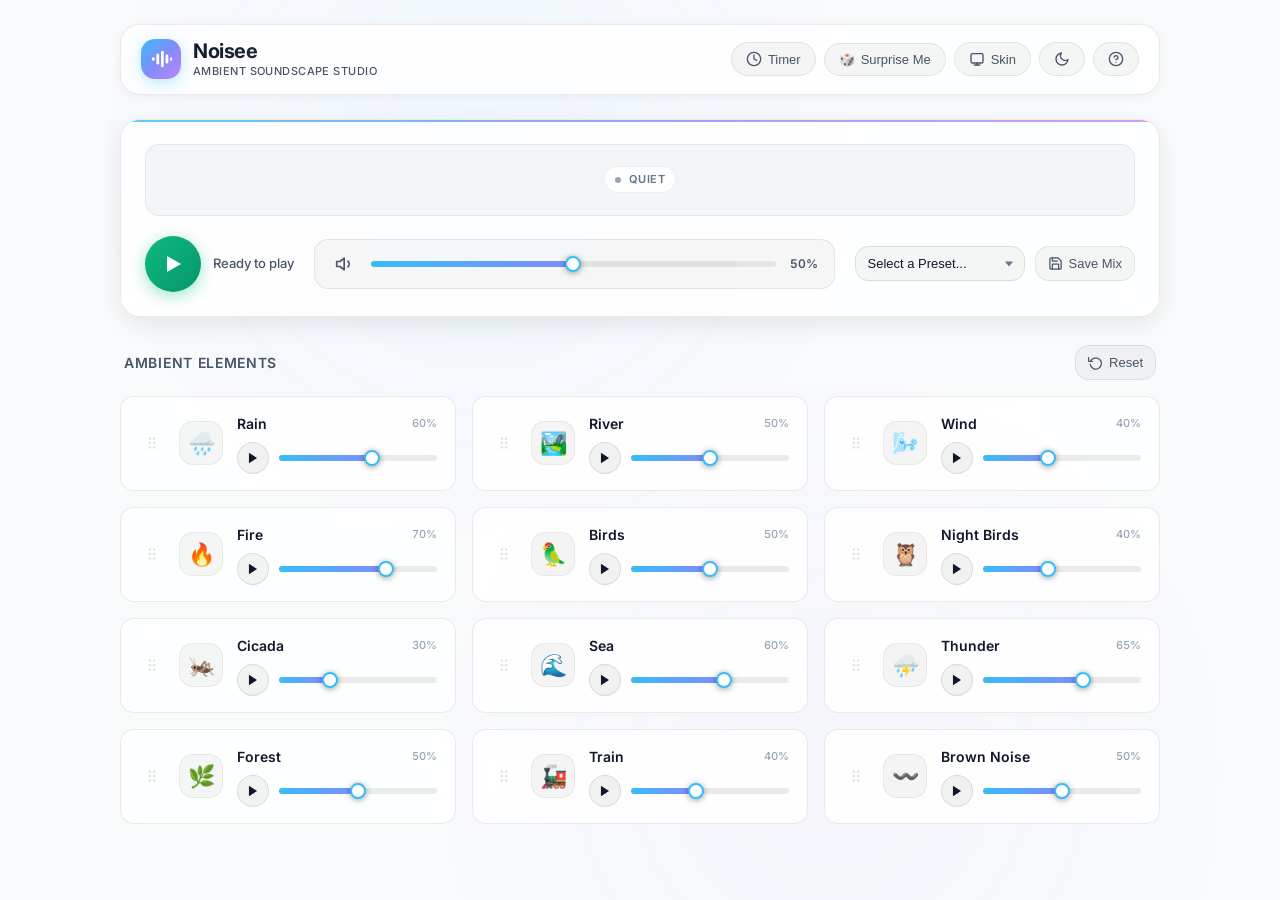
==== commit 46cebc9e: "add a slick skin" ====
--- a/index.html
+++ b/index.html
@@ -63,17 +63,6 @@
         <button id="btnRandomize" class="header-btn" title="Surprise Me (R)">
           <span>🎲</span>
           <span>Surprise Me</span>
-        </button>
-
-        <button id="btnShareMix" class="header-btn" title="Copy Shareable Link">
-          <svg viewBox="0 0 24 24" fill="none" stroke-width="2" stroke-linecap="round" stroke-linejoin="round">
-            <circle cx="18" cy="5"  r="3"></circle>
-            <circle cx="6"  cy="12" r="3"></circle>
-            <circle cx="18" cy="19" r="3"></circle>
-            <line x1="8.59"  y1="13.51" x2="15.42" y2="17.49"></line>
-            <line x1="15.41" y1="6.51"  x2="8.59"  y2="10.49"></line>
-          </svg>
-          <span>Share</span>
         </button>
 
         <button id="btnOpenSkins" class="header-btn" title="Change Skin">
@@ -637,6 +626,14 @@
             </span>
             <span class="skin-option-check" aria-hidden="true">✓</span>
           </button>
+          <button class="skin-option" data-skin="slick" type="button">
+            <span class="skin-option-swatch skin-swatch-slick" aria-hidden="true"></span>
+            <span class="skin-option-info">
+              <span class="skin-option-name">Slick</span>
+              <span class="skin-option-desc">Flat monochrome, hairlines, no noise</span>
+            </span>
+            <span class="skin-option-check" aria-hidden="true">✓</span>
+          </button>
         </div>
       </div>
     </div>
@@ -665,29 +662,6 @@
     </div>
   </div>
 
-  <!-- Share URL Fallback Modal -->
-  <div id="shareUrlModal" class="modal-backdrop" role="dialog" aria-modal="true" aria-labelledby="shareUrlModalTitle">
-    <div class="modal-content" style="max-width: 420px;">
-      <div class="modal-header">
-        <h2 id="shareUrlModalTitle" class="modal-title">
-          <span>🔗</span>
-          <span>Share Your Mix</span>
-        </h2>
-        <button class="modal-close" aria-label="Close modal">
-          <svg viewBox="0 0 24 24" fill="none" stroke="currentColor" stroke-width="2"><line x1="18" y1="6" x2="6" y2="18"></line><line x1="6" y1="6" x2="18" y2="18"></line></svg>
-        </button>
-      </div>
-      <div class="modal-body">
-        <p style="font-size: 13px; color: var(--text-secondary); margin-bottom: 12px;">Copy this link to share your current soundscape:</p>
-        <input id="shareUrlInput" type="text" class="timer-input" style="width: 100%; margin-bottom: 16px;" readonly />
-        <div style="display: flex; gap: 10px;">
-          <button id="btnCopyShareUrl" class="btn-primary" style="flex: 1;">Copy Link</button>
-          <button class="btn-secondary modal-close">Close</button>
-        </div>
-      </div>
-    </div>
-  </div>
-
   <!-- Floating Toast Notifications -->
   <div id="toastContainer" class="toast-container" aria-live="polite"></div>
 
--- a/css/style.css
+++ b/css/style.css
@@ -2169,3 +2169,592 @@
 [data-skin="cliamp"] .skin-option-swatch {
   border-radius: 0;
 }
+
+/* ==========================================================================
+   Slick Skin — flat monochrome, hairlines, one inverted accent.
+   Colors are all variables so it follows the light/dark toggle.
+   ========================================================================== */
+
+.skin-swatch-slick {
+  background:
+    linear-gradient(#ededed, #ededed) center / 60% 1px no-repeat,
+    #0a0a0a;
+  border-color: rgba(255, 255, 255, 0.14);
+}
+
+:root[data-skin="slick"] {
+  --bg-primary: #0a0a0a;
+  --bg-secondary: #111111;
+  --surface: #0f0f0f;
+  --surface-hover: #151515;
+  --surface-active: #1a1a1a;
+  --surface-border: rgba(255, 255, 255, 0.08);
+  --surface-border-hover: rgba(255, 255, 255, 0.2);
+
+  --text-primary: #ededed;
+  --text-secondary: #8f8f8f;
+  --text-muted: #5c5c5c;
+
+  --accent-cyan: var(--text-primary);
+  --accent-indigo: var(--text-primary);
+  --accent-purple: var(--text-primary);
+  --accent-emerald: var(--text-primary);
+  --accent-amber: var(--text-primary);
+  --accent-rose: #e5484d;
+
+  --grad-primary: linear-gradient(var(--text-primary), var(--text-primary));
+  --grad-play: linear-gradient(var(--text-primary), var(--text-primary));
+  --grad-stop: linear-gradient(#e5484d, #e5484d);
+
+  --shadow-sm: none;
+  --shadow-md: none;
+  --shadow-lg: 0 24px 48px rgba(0, 0, 0, 0.5);
+  --glow-primary: none;
+
+  --radius-sm: 6px;
+  --radius-md: 8px;
+  --radius-lg: 12px;
+  --radius-full: 9999px;
+
+  --transition-fast: 0.15s ease;
+  --transition-normal: 0.2s ease;
+  --transition-bounce: 0.2s ease;
+}
+
+:root[data-skin="slick"][data-theme="light"] {
+  --bg-primary: #fafafa;
+  --bg-secondary: #ffffff;
+  --surface: #ffffff;
+  --surface-hover: #f5f5f5;
+  --surface-active: #f0f0f0;
+  --surface-border: rgba(0, 0, 0, 0.08);
+  --surface-border-hover: rgba(0, 0, 0, 0.22);
+
+  --text-primary: #111111;
+  --text-secondary: #6b6b6b;
+  --text-muted: #a3a3a3;
+
+  --shadow-lg: 0 24px 48px rgba(0, 0, 0, 0.1);
+}
+
+[data-skin="slick"] body {
+  letter-spacing: -0.01em;
+}
+
+[data-skin="slick"] body::before,
+[data-skin="slick"] body::after,
+[data-skin="slick"] .master-deck::before {
+  display: none;
+}
+
+/* No glass, no cards-within-cards: header and deck sit directly on the page */
+[data-skin="slick"] .app-header,
+[data-skin="slick"] .master-deck {
+  background: transparent;
+  border: none;
+  border-radius: 0;
+  box-shadow: none;
+  backdrop-filter: none;
+  -webkit-backdrop-filter: none;
+}
+
+[data-skin="slick"] .app-header {
+  padding: 8px 4px 20px;
+  margin-bottom: 8px;
+  border-bottom: 1px solid var(--surface-border);
+}
+
+[data-skin="slick"] .master-deck {
+  padding: 24px 4px 28px;
+  margin-bottom: 20px;
+  border-bottom: 1px solid var(--surface-border);
+}
+
+/* Brand */
+[data-skin="slick"] .brand-icon {
+  width: 28px;
+  height: 28px;
+  background: none;
+  box-shadow: none;
+}
+
+[data-skin="slick"] .brand-icon svg {
+  fill: var(--text-primary);
+}
+
+[data-skin="slick"] .brand-text h1 {
+  background: none;
+  -webkit-text-fill-color: initial;
+  color: var(--text-primary);
+  font-size: 17px;
+  font-weight: 600;
+}
+
+[data-skin="slick"] .brand-text p {
+  display: none;
+}
+
+/* Header actions — ghost buttons */
+[data-skin="slick"] .header-btn {
+  background: transparent;
+  border: 1px solid transparent;
+  border-radius: var(--radius-sm);
+  color: var(--text-secondary);
+  padding: 7px 10px;
+}
+
+[data-skin="slick"] .header-btn:hover {
+  background: var(--surface-hover);
+  border-color: transparent;
+  color: var(--text-primary);
+  transform: none;
+}
+
+[data-skin="slick"] .header-btn.active {
+  background: var(--text-primary);
+  border-color: transparent;
+  color: var(--bg-primary);
+}
+
+/* Visualizer — bare, no container chrome */
+[data-skin="slick"] .visualizer-container {
+  height: 56px;
+  background: transparent;
+  border: none;
+  border-radius: 0;
+  margin-bottom: 24px;
+}
+
+[data-skin="slick"] .visualizer-overlay {
+  background: transparent;
+  border: none;
+  backdrop-filter: none;
+  -webkit-backdrop-filter: none;
+  color: var(--text-muted);
+  font-weight: 500;
+  letter-spacing: 0.12em;
+}
+
+[data-skin="slick"] .visualizer-dot {
+  display: none;
+}
+
+/* Master controls */
+[data-skin="slick"] .btn-master-play {
+  width: 48px;
+  height: 48px;
+  color: var(--bg-primary);
+  box-shadow: none;
+}
+
+[data-skin="slick"] .btn-master-play:hover,
+[data-skin="slick"] .btn-master-play.playing {
+  box-shadow: none;
+  transform: none;
+}
+
+[data-skin="slick"] .btn-master-play:hover {
+  opacity: 0.85;
+}
+
+[data-skin="slick"] .btn-master-play svg {
+  width: 18px;
+  height: 18px;
+}
+
+[data-skin="slick"] .master-vol-group {
+  background: transparent;
+  border: none;
+  padding: 0;
+}
+
+[data-skin="slick"] .preset-select,
+[data-skin="slick"] .btn-action {
+  background: transparent;
+  border: 1px solid var(--surface-border);
+  border-radius: var(--radius-sm);
+  color: var(--text-secondary);
+}
+
+[data-skin="slick"] .preset-select {
+  color: var(--text-primary);
+}
+
+[data-skin="slick"] .preset-select:hover,
+[data-skin="slick"] .preset-select:focus,
+[data-skin="slick"] .btn-action:hover {
+  background: transparent;
+  border-color: var(--surface-border-hover);
+  color: var(--text-primary);
+}
+
+[data-skin="slick"] .preset-select option {
+  background: var(--bg-secondary);
+  color: var(--text-primary);
+}
+
+[data-skin="slick"] .preset-select-wrap::after {
+  border-top-color: var(--text-muted);
+}
+
+/* Sound grid */
+[data-skin="slick"] .section-title {
+  font-size: 11px;
+  font-weight: 500;
+  letter-spacing: 0.12em;
+  color: var(--text-muted);
+}
+
+[data-skin="slick"] .sounds-grid {
+  gap: 12px;
+}
+
+[data-skin="slick"] .sound-card {
+  background: transparent;
+  border: 1px solid var(--surface-border);
+  border-radius: var(--radius-md);
+  box-shadow: none;
+  backdrop-filter: none;
+  -webkit-backdrop-filter: none;
+}
+
+[data-skin="slick"] .sound-card:hover {
+  background: transparent;
+  border-color: var(--surface-border-hover);
+  box-shadow: none;
+  transform: none;
+}
+
+[data-skin="slick"] .sound-card.active,
+[data-skin="slick"] .sound-card[data-id].active {
+  background: var(--surface-active);
+  border-color: var(--surface-border-hover);
+  box-shadow: none;
+}
+
+[data-skin="slick"] .sound-card.solo {
+  border-color: var(--text-primary) !important;
+  box-shadow: none !important;
+}
+
+[data-skin="slick"] .sound-card.drag-over {
+  border-color: var(--text-primary);
+  background: var(--surface-hover);
+}
+
+[data-skin="slick"] .drag-handle {
+  position: absolute;
+  left: 2px;
+  top: 50%;
+  transform: translateY(-50%);
+  min-width: 0;
+  padding: 4px 0;
+  opacity: 0;
+}
+
+[data-skin="slick"] .drag-handle svg {
+  width: 14px;
+  height: 14px;
+}
+
+[data-skin="slick"] .sound-card:hover .drag-handle {
+  opacity: 0.5;
+}
+
+/* Emoji stay quiet until the sound is on */
+[data-skin="slick"] .sound-icon-box {
+  width: 36px;
+  height: 36px;
+  font-size: 20px;
+  background: transparent;
+  border: none;
+  filter: grayscale(1);
+  opacity: 0.45;
+}
+
+[data-skin="slick"] .sound-card:hover .sound-icon-box {
+  opacity: 0.7;
+}
+
+[data-skin="slick"] .sound-card.active .sound-icon-box,
+[data-skin="slick"] .sound-card.solo .sound-icon-box {
+  background: transparent;
+  filter: none;
+  opacity: 1;
+  transform: none;
+}
+
+[data-skin="slick"] .sound-name {
+  font-weight: 500;
+}
+
+[data-skin="slick"] .eq-bar {
+  width: 2px;
+}
+
+[data-skin="slick"] .btn-track-play {
+  width: 28px;
+  height: 28px;
+  background: transparent;
+  border: 1px solid var(--surface-border-hover);
+  color: var(--text-primary);
+}
+
+[data-skin="slick"] .btn-track-play:hover {
+  background: var(--surface-hover);
+  transform: none;
+}
+
+[data-skin="slick"] .sound-card.active .btn-track-play {
+  background: var(--text-primary);
+  border-color: var(--text-primary);
+  color: var(--bg-primary);
+  box-shadow: none;
+}
+
+[data-skin="slick"] .btn-track-play svg {
+  width: 11px;
+  height: 11px;
+}
+
+[data-skin="slick"] .btn-track-play.loading::after {
+  width: 11px;
+  height: 11px;
+  border: 1.5px solid var(--surface-border-hover);
+  border-top-color: var(--text-primary);
+}
+
+/* Sliders — 2px hairline scrubber */
+[data-skin="slick"] input[type="range"].modern-slider {
+  height: 20px;
+}
+
+[data-skin="slick"] input[type="range"].modern-slider::-webkit-slider-runnable-track {
+  height: 2px;
+  background: linear-gradient(
+    to right,
+    var(--text-primary) 0%,
+    var(--text-primary) var(--slider-pct, 50%),
+    var(--surface-border-hover) var(--slider-pct, 50%),
+    var(--surface-border-hover) 100%
+  );
+}
+
+[data-skin="slick"] input[type="range"].modern-slider::-webkit-slider-thumb {
+  width: 12px;
+  height: 12px;
+  margin-top: -5px;
+  background: var(--text-primary);
+  border: none;
+  box-shadow: none;
+}
+
+[data-skin="slick"] input[type="range"].modern-slider:hover::-webkit-slider-thumb,
+[data-skin="slick"] input[type="range"].modern-slider:active::-webkit-slider-thumb {
+  transform: scale(1.15);
+  box-shadow: none;
+}
+
+[data-skin="slick"] input[type="range"].modern-slider::-moz-range-track {
+  height: 2px;
+  background: linear-gradient(
+    to right,
+    var(--text-primary) 0%,
+    var(--text-primary) var(--slider-pct, 50%),
+    var(--surface-border-hover) var(--slider-pct, 50%),
+    var(--surface-border-hover) 100%
+  );
+}
+
+[data-skin="slick"] input[type="range"].modern-slider::-moz-range-thumb {
+  width: 12px;
+  height: 12px;
+  background: var(--text-primary);
+  border: none;
+  box-shadow: none;
+}
+
+[data-skin="slick"] input[type="range"].modern-slider:hover::-moz-range-thumb,
+[data-skin="slick"] input[type="range"].modern-slider:active::-moz-range-thumb {
+  transform: scale(1.15);
+  box-shadow: none;
+}
+
+[data-skin="slick"] .vol-pct,
+[data-skin="slick"] .track-vol-text {
+  font-weight: 400;
+  color: var(--text-muted);
+}
+
+/* Modals */
+[data-skin="slick"] .modal-backdrop {
+  background: rgba(0, 0, 0, 0.55);
+  backdrop-filter: none;
+  -webkit-backdrop-filter: none;
+}
+
+[data-skin="slick"] .modal-content {
+  background: var(--bg-secondary);
+  border: 1px solid var(--surface-border);
+  box-shadow: var(--shadow-lg);
+  transform: translateY(8px);
+}
+
+[data-skin="slick"] .modal-backdrop.open .modal-content {
+  transform: none;
+}
+
+[data-skin="slick"] .modal-title {
+  font-size: 15px;
+  font-weight: 600;
+}
+
+[data-skin="slick"] .modal-title > span:first-child {
+  display: none;
+}
+
+[data-skin="slick"] .modal-tabs {
+  background: transparent;
+  border-bottom: 1px solid var(--surface-border);
+  border-radius: 0;
+  padding: 0;
+  gap: 20px;
+}
+
+[data-skin="slick"] .modal-tab-btn {
+  flex: none;
+  padding: 8px 0;
+  border-radius: 0;
+  border-bottom: 1px solid transparent;
+  margin-bottom: -1px;
+  font-weight: 500;
+}
+
+[data-skin="slick"] .modal-tab-btn.active {
+  background: transparent;
+  box-shadow: none;
+  color: var(--text-primary);
+  border-bottom-color: var(--text-primary);
+}
+
+[data-skin="slick"] .timer-pill-btn,
+[data-skin="slick"] .timer-input,
+[data-skin="slick"] .pomodoro-duration-input {
+  background: transparent;
+  border: 1px solid var(--surface-border);
+  border-radius: var(--radius-sm);
+  color: var(--text-primary);
+  font-weight: 500;
+}
+
+[data-skin="slick"] .timer-pill-btn:hover {
+  background: transparent;
+  border-color: var(--surface-border-hover);
+}
+
+[data-skin="slick"] .timer-pill-btn.active {
+  background: var(--text-primary);
+  border-color: var(--text-primary);
+  color: var(--bg-primary);
+}
+
+[data-skin="slick"] .timer-input:focus,
+[data-skin="slick"] .pomodoro-duration-input:focus {
+  border-color: var(--text-primary);
+}
+
+[data-skin="slick"] .pomodoro-config {
+  background: transparent;
+  border: none;
+  padding: 0;
+}
+
+[data-skin="slick"] .ring-bg {
+  stroke: var(--surface-border);
+  stroke-width: 2;
+}
+
+[data-skin="slick"] .ring-progress {
+  stroke-width: 2;
+}
+
+[data-skin="slick"] .active-timer-card {
+  background: transparent;
+  border: 1px solid var(--surface-border);
+}
+
+[data-skin="slick"] .timer-digits {
+  background: none;
+  -webkit-text-fill-color: initial;
+  color: var(--text-primary);
+  font-weight: 300;
+  letter-spacing: -0.03em;
+}
+
+[data-skin="slick"] .toggle-label input[type="checkbox"] {
+  accent-color: var(--text-primary);
+}
+
+[data-skin="slick"] .modal-footer {
+  background: transparent;
+}
+
+[data-skin="slick"] .btn-primary {
+  background: var(--text-primary);
+  color: var(--bg-primary);
+  border-radius: var(--radius-sm);
+  box-shadow: none;
+}
+
+[data-skin="slick"] .btn-primary:hover {
+  opacity: 0.85;
+  transform: none;
+}
+
+[data-skin="slick"] .btn-secondary {
+  background: transparent;
+  border: 1px solid var(--surface-border);
+  border-radius: var(--radius-sm);
+  color: var(--text-secondary);
+}
+
+[data-skin="slick"] .btn-secondary:hover {
+  background: transparent;
+  border-color: var(--surface-border-hover);
+  color: var(--text-primary);
+}
+
+[data-skin="slick"] .kbd-badge {
+  background: transparent;
+  border: 1px solid var(--surface-border-hover);
+  box-shadow: none;
+  color: var(--text-secondary);
+  font-family: inherit;
+  font-weight: 500;
+}
+
+/* Toast — inverted */
+[data-skin="slick"] .toast {
+  background: var(--text-primary);
+  color: var(--bg-primary);
+  border: none;
+  border-radius: var(--radius-sm);
+  box-shadow: var(--shadow-lg);
+  animation-timing-function: ease;
+}
+
+/* Skin picker */
+[data-skin="slick"] .skin-option {
+  background: transparent;
+  border: 1px solid var(--surface-border);
+  border-radius: var(--radius-md);
+}
+
+[data-skin="slick"] .skin-option:hover {
+  border-color: var(--surface-border-hover);
+}
+
+[data-skin="slick"] .skin-option.active {
+  background: transparent;
+  border-color: var(--text-primary);
+}
